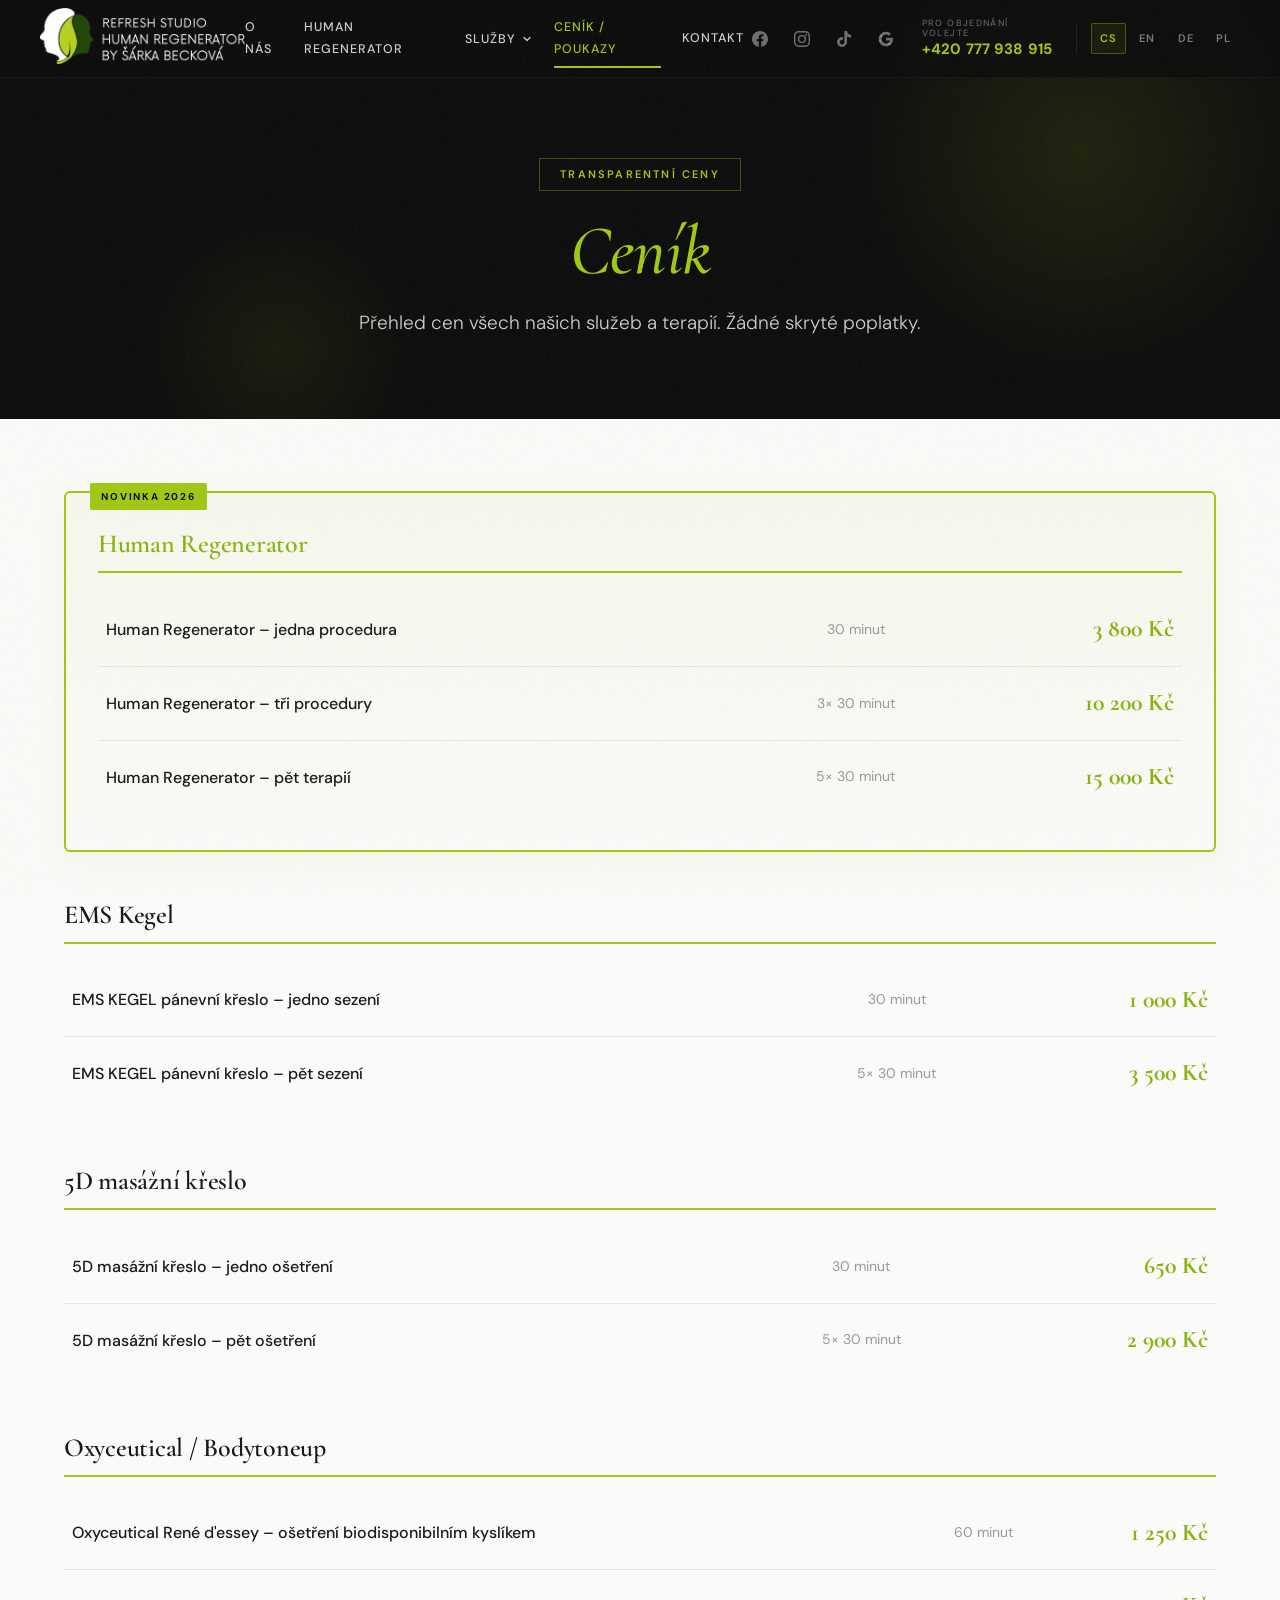
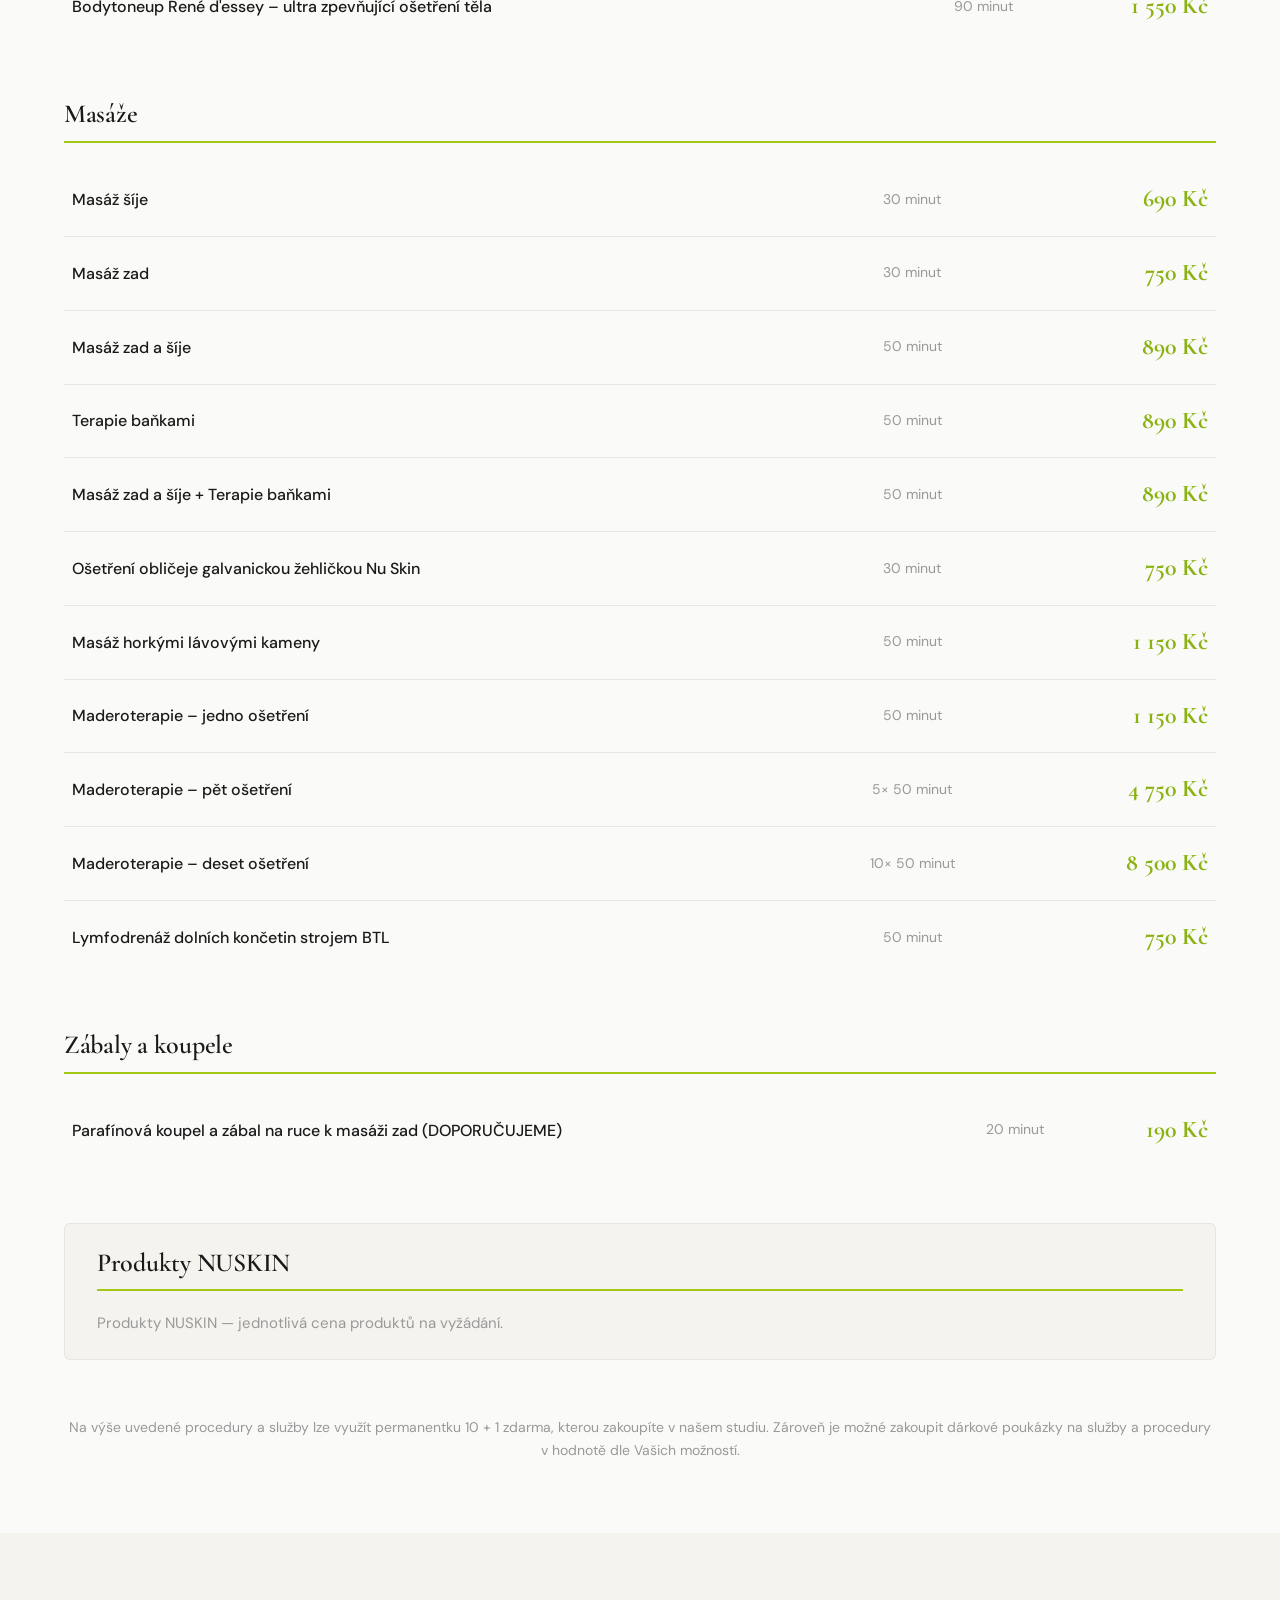
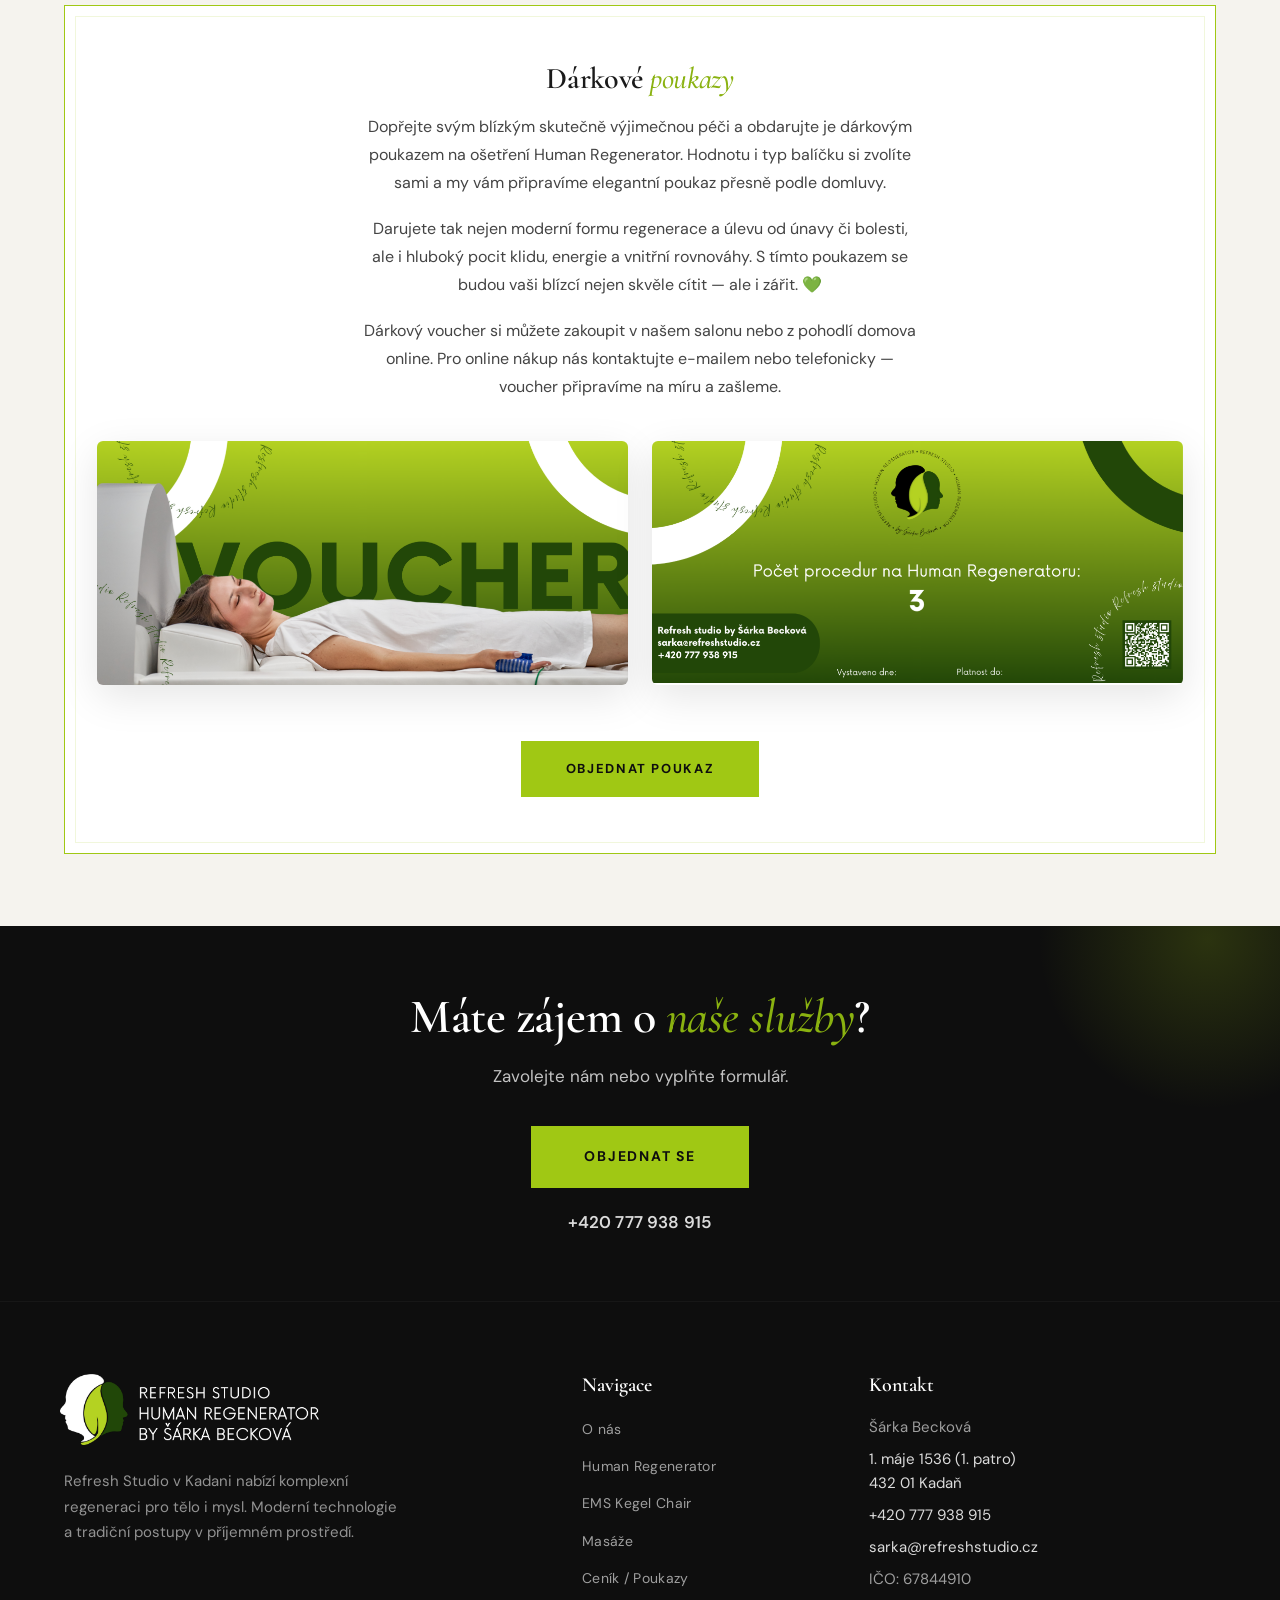
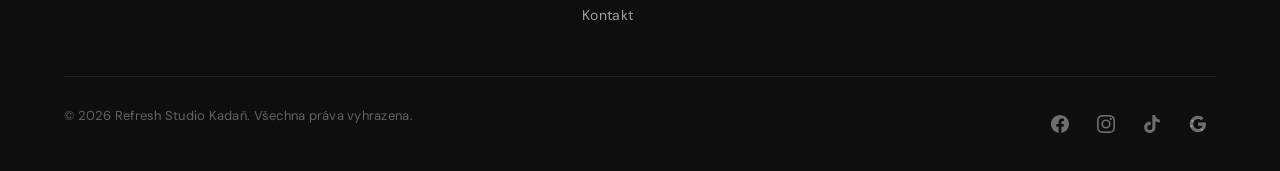
==== cenik.html @ cbe39db9 "i18n: doplnit chybějící klíče nav.services, nav.nuskin, nav.book_btn V navbaru (desktop i mobile) tl" ====
<!DOCTYPE html>
<html lang="cs" data-i18n-title="cen.title">
<head>
  <meta charset="UTF-8">
  <meta name="viewport" content="width=device-width, initial-scale=1.0">
  <title>Ceník a dárkové poukazy — Refresh Studio Kadaň</title>
  <meta name="description" content="Přehled cen všech služeb a terapií Refresh Studia v Kadani — Human Regenerator, EMS Kegel Chair, masáže, ošetření a dárkové poukazy.">

  <link rel="preconnect" href="https://fonts.googleapis.com">
  <link rel="preconnect" href="https://fonts.gstatic.com" crossorigin>
  <link href="https://fonts.googleapis.com/css2?family=Cormorant+Garamond:ital,wght@0,400;0,500;0,600;0,700;1,400;1,500&family=DM+Sans:ital,wght@0,300;0,400;0,500;0,600;0,700;1,300;1,400&display=swap" rel="stylesheet">

  <link rel="stylesheet" href="css/style.css?v=20260502-7">
  <link rel="stylesheet" href="css/pages.css?v=20260502-7">
</head>
<body>

  <a href="#main" class="skip-link" data-i18n="nav.skip_link">Přeskočit na obsah</a>

  <header class="site-header" id="navbar">
    <div class="header-inner">
      <a href="index.html" class="site-logo site-logo--nav">
        <img src="images/logo/refresh-studio-nav.png" alt="Refresh Studio Kadaň — Human Regenerator by Šárka Becková">
      </a>
      <nav class="main-nav" id="mainNav" aria-label="Hlavní navigace">
        <ul class="main-nav__list">
          <li><a href="index.html"             class="main-nav__link" data-i18n="nav.about">O nás</a></li>
          <li><a href="human-regenerator.html" class="main-nav__link" data-i18n="nav.hr">Human Regenerator</a></li>
          <li class="main-nav__item--dropdown">
            <button type="button" class="main-nav__link main-nav__dropdown-toggle" aria-expanded="false" aria-haspopup="true" data-i18n="nav.services">
              Služby
              <svg class="main-nav__chevron" viewBox="0 0 24 24" width="12" height="12" fill="none" stroke="currentColor" stroke-width="2.5" stroke-linecap="round" stroke-linejoin="round" aria-hidden="true"><path d="M6 9l6 6 6-6"/></svg>
            </button>
            <ul class="main-nav__dropdown" role="menu">
              <li role="none"><a href="ems-kegel-chair.html" class="main-nav__dropdown-link" role="menuitem" data-i18n="nav.kegel">EMS Kegel Chair</a></li>
              <li role="none"><a href="masaze.html" class="main-nav__dropdown-link" role="menuitem" data-i18n="nav.masaze">Masáže</a></li>
              <li role="none"><a href="nuskin.html" class="main-nav__dropdown-link" role="menuitem" data-i18n="nav.nuskin">Nu Skin</a></li>
            </ul>
          </li>
          <li><a href="cenik.html"             class="main-nav__link main-nav__link--active" data-i18n="nav.cenik">Ceník / Poukazy</a></li>
          <li><a href="kontakt.html"           class="main-nav__link" data-i18n="nav.kontakt">Kontakt</a></li>
        </ul>
        <div class="mobile-nav-cta">
          <a href="tel:+420777938915" class="mobile-nav-cta__phone">
            <svg viewBox="0 0 24 24" width="20" height="20" fill="currentColor" aria-hidden="true"><path d="M20 15.5c-1.25 0-2.45-.2-3.57-.57a1 1 0 00-1.02.24l-2.2 2.2a15.07 15.07 0 01-6.6-6.59l2.2-2.21a1 1 0 00.24-1.01A11.36 11.36 0 018.5 4a1 1 0 00-1-1H4a1 1 0 00-1 1 17 17 0 0017 17 1 1 0 001-1v-3.5a1 1 0 00-1-1z"/></svg>
            +420&nbsp;777&nbsp;938&nbsp;915
          </a>
          <a href="kontakt.html" class="btn btn--primary mobile-nav-cta__btn" data-i18n="nav.book_btn">Objednat se</a>
          <div class="lang-switch lang-switch--mobile" aria-label="Language">
            <a href="#" data-lang="cs" class="lang-active">CS</a>
            <a href="#" data-lang="en">EN</a>
            <a href="#" data-lang="de">DE</a>
            <a href="#" data-lang="pl">PL</a>
          </div>
        </div>
      </nav>
      <div class="header-right">
        <div class="social-icons">
          <a href="https://www.facebook.com/share/1FpWVaxR13/" target="_blank" rel="noopener noreferrer" class="social-icons__link" aria-label="Facebook"><svg viewBox="0 0 24 24" aria-hidden="true"><path d="M24 12.073c0-6.627-5.373-12-12-12s-12 5.373-12 12c0 5.99 4.388 10.954 10.125 11.854v-8.385H7.078v-3.47h3.047V9.43c0-3.007 1.792-4.669 4.533-4.669 1.312 0 2.686.235 2.686.235v2.953H15.83c-1.491 0-1.956.925-1.956 1.874v2.25h3.328l-.532 3.47h-2.796v8.385C19.612 23.027 24 18.062 24 12.073z"/></svg></a>
          <a href="https://www.instagram.com/humanregenerator.kadan" target="_blank" rel="noopener noreferrer" class="social-icons__link" aria-label="Instagram"><svg viewBox="0 0 24 24" aria-hidden="true"><path d="M12 2.163c3.204 0 3.584.012 4.85.07 3.252.148 4.771 1.691 4.919 4.919.058 1.265.069 1.645.069 4.849 0 3.205-.012 3.584-.069 4.849-.149 3.225-1.664 4.771-4.919 4.919-1.266.058-1.644.07-4.85.07-3.204 0-3.584-.012-4.849-.07-3.26-.149-4.771-1.699-4.919-4.92-.058-1.265-.07-1.644-.07-4.849 0-3.204.013-3.583.07-4.849.149-3.227 1.664-4.771 4.919-4.919 1.266-.057 1.645-.069 4.849-.069zM12 0C8.741 0 8.333.014 7.053.072 2.695.272.273 2.69.073 7.052.014 8.333 0 8.741 0 12c0 3.259.014 3.668.072 4.948.2 4.358 2.618 6.78 6.98 6.98C8.333 23.986 8.741 24 12 24c3.259 0 3.668-.014 4.948-.072 4.354-.2 6.782-2.618 6.979-6.98.059-1.28.073-1.689.073-4.948 0-3.259-.014-3.667-.072-4.947-.196-4.354-2.617-6.78-6.979-6.98C15.668.014 15.259 0 12 0zm0 5.838a6.162 6.162 0 100 12.324 6.162 6.162 0 000-12.324zM12 16a4 4 0 110-8 4 4 0 010 8zm6.406-11.845a1.44 1.44 0 100 2.881 1.44 1.44 0 000-2.881z"/></svg></a>
          <a href="https://www.tiktok.com/@human.regenerator" target="_blank" rel="noopener noreferrer" class="social-icons__link" aria-label="TikTok"><svg viewBox="0 0 24 24" aria-hidden="true"><path d="M12.525.02c1.31-.02 2.61-.01 3.91-.02.08 1.53.63 3.09 1.75 4.17 1.12 1.11 2.7 1.62 4.24 1.79v4.03c-1.44-.05-2.89-.35-4.2-.97-.57-.26-1.1-.59-1.62-.93-.01 2.92.01 5.84-.02 8.75-.08 1.4-.54 2.79-1.35 3.94-1.31 1.92-3.58 3.17-5.91 3.21-1.43.08-2.86-.31-4.08-1.03-2.02-1.19-3.44-3.37-3.65-5.71-.02-.5-.03-1-.01-1.49.18-1.9 1.12-3.72 2.58-4.96 1.66-1.44 3.98-2.13 6.15-1.72.02 1.48-.04 2.96-.04 4.44-.99-.32-2.15-.23-3.02.37-.63.41-1.11 1.04-1.36 1.75-.21.51-.15 1.07-.14 1.61.24 1.64 1.82 3.02 3.5 2.87 1.12-.01 2.19-.66 2.77-1.61.19-.33.4-.67.41-1.06.1-1.79.06-3.57.07-5.36.01-4.03-.01-8.05.02-12.07z"/></svg></a>
          <a href="#" class="social-icons__link" aria-label="Google Recenze"><svg viewBox="0 0 24 24" aria-hidden="true"><path d="M22.56 12.25c0-.78-.07-1.53-.2-2.25H12v4.26h5.92a5.06 5.06 0 01-2.2 3.32v2.77h3.57c2.08-1.92 3.28-4.74 3.28-8.1z"/><path d="M12 23c2.97 0 5.46-.98 7.28-2.66l-3.57-2.77c-.98.66-2.23 1.06-3.71 1.06-2.86 0-5.29-1.93-6.16-4.53H2.18v2.84C3.99 20.53 7.7 23 12 23z"/><path d="M5.84 14.09c-.22-.66-.35-1.36-.35-2.09s.13-1.43.35-2.09V7.07H2.18C1.43 8.55 1 10.22 1 12s.43 3.45 1.18 4.93l2.85-2.22.81-.62z"/><path d="M12 5.38c1.62 0 3.06.56 4.21 1.64l3.15-3.15C17.45 2.09 14.97 1 12 1 7.7 1 3.99 3.47 2.18 7.07l3.66 2.84c.87-2.6 3.3-4.53 6.16-4.53z"/></svg></a>
        </div>
        <div class="header-phone">
          <span class="header-phone__label" data-i18n="nav.phone_label">Pro objednání volejte</span>
          <a href="tel:+420777938915">+420&nbsp;777&nbsp;938&nbsp;915</a>
        </div>
        <div class="lang-switch" aria-label="Language">
          <a href="#" data-lang="cs" class="lang-active">CS</a>
          <a href="#" data-lang="en">EN</a>
          <a href="#" data-lang="de">DE</a>
          <a href="#" data-lang="pl">PL</a>
        </div>
        <button type="button" class="nav-toggle" data-i18n-aria="a11y.menu" aria-label="Otevřít menu" aria-expanded="false" aria-controls="mainNav">
          <span class="nav-toggle__bar"></span>
          <span class="nav-toggle__bar"></span>
          <span class="nav-toggle__bar"></span>
        </button>
      </div>
    </div>
  </header>

  <main id="main">

    <section class="page-hero section--dark">
      <div class="container">
        <span class="page-hero__tag" data-i18n="cen.hero.tag">Transparentní ceny</span>
        <h1 data-i18n="cen.hero.h1" data-i18n-html="1"><em>Ceník</em></h1>
        <p class="page-hero__subtitle" data-i18n="cen.hero.sub">Přehled cen všech našich služeb a&nbsp;terapií. Žádné skryté poplatky.</p>
      </div>
    </section>

    <!-- ====== CENÍK ====== -->
    <section class="section reveal">
      <div class="container">

        <!-- Human Regenerator — Novinka 2026, vizuálně zvýrazněná -->
        <div class="price-section price-section--featured">
          <h3 class="price-section__title" data-i18n="cen.s.hr">Human Regenerator</h3>
          <table class="price-table">
            <tbody>
              <tr>
                <td class="price-table__name" data-i18n="cen.r.hr1.name">Human Regenerator – jedna procedura</td>
                <td class="price-table__duration" data-i18n="cen.r.hr1.dur">30&nbsp;minut</td>
                <td class="price-table__price">3&nbsp;800&nbsp;Kč</td>
              </tr>
              <tr>
                <td class="price-table__name" data-i18n="cen.r.hr2.name">Human Regenerator – tři procedury</td>
                <td class="price-table__duration" data-i18n="cen.r.hr2.dur">3× 30&nbsp;minut</td>
                <td class="price-table__price">10&nbsp;200&nbsp;Kč</td>
              </tr>
              <tr>
                <td class="price-table__name" data-i18n="cen.r.hr3.name">Human Regenerator – pět terapií</td>
                <td class="price-table__duration" data-i18n="cen.r.hr3.dur">5× 30&nbsp;minut</td>
                <td class="price-table__price">15&nbsp;000&nbsp;Kč</td>
              </tr>
            </tbody>
          </table>
        </div>

        <!-- EMS Kegel -->
        <div class="price-section">
          <h3 class="price-section__title" data-i18n="cen.s.ems">EMS Kegel</h3>
          <table class="price-table">
            <tbody>
              <tr>
                <td class="price-table__name" data-i18n="cen.r.ems1.name">EMS KEGEL pánevní křeslo – jedno sezení</td>
                <td class="price-table__duration" data-i18n="cen.r.ems1.dur">30&nbsp;minut</td>
                <td class="price-table__price">1&nbsp;000&nbsp;Kč</td>
              </tr>
              <tr>
                <td class="price-table__name" data-i18n="cen.r.ems2.name">EMS KEGEL pánevní křeslo – pět sezení</td>
                <td class="price-table__duration" data-i18n="cen.r.ems2.dur">5× 30&nbsp;minut</td>
                <td class="price-table__price">3&nbsp;500&nbsp;Kč</td>
              </tr>
            </tbody>
          </table>
        </div>

        <!-- 5D masážní křeslo -->
        <div class="price-section">
          <h3 class="price-section__title" data-i18n="cen.s.5d">5D masážní křeslo</h3>
          <table class="price-table">
            <tbody>
              <tr>
                <td class="price-table__name" data-i18n="cen.r.5d1.name">5D masážní křeslo – jedno ošetření</td>
                <td class="price-table__duration" data-i18n="cen.r.5d1.dur">30&nbsp;minut</td>
                <td class="price-table__price">650&nbsp;Kč</td>
              </tr>
              <tr>
                <td class="price-table__name" data-i18n="cen.r.5d2.name">5D masážní křeslo – pět ošetření</td>
                <td class="price-table__duration" data-i18n="cen.r.5d2.dur">5× 30&nbsp;minut</td>
                <td class="price-table__price">2&nbsp;900&nbsp;Kč</td>
              </tr>
            </tbody>
          </table>
        </div>

        <!-- Oxyceutical / Bodytoneup -->
        <div class="price-section">
          <h3 class="price-section__title" data-i18n="cen.s.oxy">Oxyceutical / Bodytoneup</h3>
          <table class="price-table">
            <tbody>
              <tr>
                <td class="price-table__name" data-i18n="cen.r.oxy1.name">Oxyceutical René d'essey – ošetření biodisponibilním kyslíkem</td>
                <td class="price-table__duration" data-i18n="cen.r.oxy1.dur">60&nbsp;minut</td>
                <td class="price-table__price">1&nbsp;250&nbsp;Kč</td>
              </tr>
              <tr>
                <td class="price-table__name" data-i18n="cen.r.oxy2.name">Bodytoneup René d'essey – ultra zpevňující ošetření těla</td>
                <td class="price-table__duration" data-i18n="cen.r.oxy2.dur">90&nbsp;minut</td>
                <td class="price-table__price">1&nbsp;550&nbsp;Kč</td>
              </tr>
            </tbody>
          </table>
        </div>

        <!-- Masáže -->
        <div class="price-section">
          <h3 class="price-section__title" data-i18n="cen.s.mas">Masáže</h3>
          <table class="price-table">
            <tbody>
              <tr>
                <td class="price-table__name" data-i18n="cen.r.m1.name">Masáž šíje</td>
                <td class="price-table__duration" data-i18n="cen.r.m1.dur">30&nbsp;minut</td>
                <td class="price-table__price">690&nbsp;Kč</td>
              </tr>
              <tr>
                <td class="price-table__name" data-i18n="cen.r.m2.name">Masáž zad</td>
                <td class="price-table__duration" data-i18n="cen.r.m2.dur">30&nbsp;minut</td>
                <td class="price-table__price">750&nbsp;Kč</td>
              </tr>
              <tr>
                <td class="price-table__name" data-i18n="cen.r.m3.name">Masáž zad a&nbsp;šíje</td>
                <td class="price-table__duration" data-i18n="cen.r.m3.dur">50&nbsp;minut</td>
                <td class="price-table__price">890&nbsp;Kč</td>
              </tr>
              <tr>
                <td class="price-table__name" data-i18n="cen.r.m4.name">Terapie baňkami</td>
                <td class="price-table__duration" data-i18n="cen.r.m4.dur">50&nbsp;minut</td>
                <td class="price-table__price">890&nbsp;Kč</td>
              </tr>
              <tr>
                <td class="price-table__name" data-i18n="cen.r.m5.name">Masáž zad a&nbsp;šíje + Terapie baňkami</td>
                <td class="price-table__duration" data-i18n="cen.r.m5.dur">50&nbsp;minut</td>
                <td class="price-table__price">890&nbsp;Kč</td>
              </tr>
              <tr>
                <td class="price-table__name" data-i18n="cen.r.m6.name">Ošetření obličeje galvanickou žehličkou Nu&nbsp;Skin</td>
                <td class="price-table__duration" data-i18n="cen.r.m6.dur">30&nbsp;minut</td>
                <td class="price-table__price">750&nbsp;Kč</td>
              </tr>
              <tr>
                <td class="price-table__name" data-i18n="cen.r.m7.name">Masáž horkými lávovými kameny</td>
                <td class="price-table__duration" data-i18n="cen.r.m7.dur">50&nbsp;minut</td>
                <td class="price-table__price">1&nbsp;150&nbsp;Kč</td>
              </tr>
              <tr>
                <td class="price-table__name" data-i18n="cen.r.m8.name">Maderoterapie – jedno ošetření</td>
                <td class="price-table__duration" data-i18n="cen.r.m8.dur">50&nbsp;minut</td>
                <td class="price-table__price">1&nbsp;150&nbsp;Kč</td>
              </tr>
              <tr>
                <td class="price-table__name" data-i18n="cen.r.m9.name">Maderoterapie – pět ošetření</td>
                <td class="price-table__duration" data-i18n="cen.r.m9.dur">5× 50&nbsp;minut</td>
                <td class="price-table__price">4&nbsp;750&nbsp;Kč</td>
              </tr>
              <tr>
                <td class="price-table__name" data-i18n="cen.r.m10.name">Maderoterapie – deset ošetření</td>
                <td class="price-table__duration" data-i18n="cen.r.m10.dur">10× 50&nbsp;minut</td>
                <td class="price-table__price">8&nbsp;500&nbsp;Kč</td>
              </tr>
              <tr>
                <td class="price-table__name" data-i18n="cen.r.m11.name">Lymfodrenáž dolních končetin strojem BTL</td>
                <td class="price-table__duration" data-i18n="cen.r.m11.dur">50&nbsp;minut</td>
                <td class="price-table__price">750&nbsp;Kč</td>
              </tr>
            </tbody>
          </table>
        </div>

        <!-- Zábaly a koupele -->
        <div class="price-section">
          <h3 class="price-section__title" data-i18n="cen.s.zab">Zábaly a koupele</h3>
          <table class="price-table">
            <tbody>
              <tr>
                <td class="price-table__name" data-i18n="cen.r.z1.name">Parafínová koupel a&nbsp;zábal na ruce k&nbsp;masáži zad (DOPORUČUJEME)</td>
                <td class="price-table__duration" data-i18n="cen.r.z1.dur">20&nbsp;minut</td>
                <td class="price-table__price">190&nbsp;Kč</td>
              </tr>
            </tbody>
          </table>
        </div>

        <!-- Produkty NUSKIN — bez tabulky -->
        <div class="price-section price-section--note">
          <h3 class="price-section__title" data-i18n="cen.s.nuskin">Produkty NUSKIN</h3>
          <p class="price-section__text" data-i18n="cen.r.nuskin.txt">Produkty NUSKIN — jednotlivá cena produktů na vyžádání.</p>
        </div>

        <p class="price-note" data-i18n="cen.note">Na výše uvedené procedury a&nbsp;služby lze využít permanentku 10&nbsp;+&nbsp;1 zdarma, kterou zakoupíte v&nbsp;našem studiu. Zároveň je možné zakoupit dárkové poukázky na služby a&nbsp;procedury v&nbsp;hodnotě dle Vašich možností.</p>

      </div>
    </section>

    <!-- ====== DÁRKOVÉ POUKAZY ====== -->
    <section class="section section--beige reveal">
      <div class="container">
        <div class="voucher-banner">
          <h3 data-i18n="vouch.h3" data-i18n-html="1">Dárkové <em>poukazy</em></h3>
          <p data-i18n="vouch.p1">Dopřejte svým blízkým skutečně výjimečnou péči a&nbsp;obdarujte je dárkovým poukazem na ošetření Human Regenerator. Hodnotu i&nbsp;typ balíčku si zvolíte sami a&nbsp;my vám připravíme elegantní poukaz přesně podle domluvy.</p>
          <p data-i18n="vouch.p2" data-i18n-html="1">Darujete tak nejen moderní formu regenerace a&nbsp;úlevu od únavy či bolesti, ale i&nbsp;hluboký pocit klidu, energie a&nbsp;vnitřní rovnováhy. S&nbsp;tímto poukazem se budou vaši blízcí nejen skvěle cítit — ale i&nbsp;zářit. 💚</p>
          <p data-i18n="vouch.p3">Dárkový voucher si můžete zakoupit v&nbsp;našem salonu nebo z&nbsp;pohodlí domova online. Pro online nákup nás kontaktujte e-mailem nebo telefonicky — voucher připravíme na míru a&nbsp;zašleme.</p>

          <div class="voucher-gallery">
            <figure class="voucher-gallery__item">
              <img src="images/voucher/voucher-banner.png" alt="Refresh Studio voucher — banner s logem" loading="lazy">
            </figure>
            <figure class="voucher-gallery__item">
              <img src="images/voucher/voucher-3-procedur.png" alt="Refresh Studio voucher — ukázka poukazu na 3 procedury Human Regenerator" loading="lazy">
            </figure>
          </div>

          <a href="kontakt.html" class="btn btn--primary" data-i18n="vouch.btn">Objednat poukaz</a>
        </div>
      </div>
    </section>

    <section class="cta-band">
      <div class="container">
        <h2 data-i18n="cen.cta.h2" data-i18n-html="1">Máte zájem o&nbsp;<em>naše služby</em>?</h2>
        <p class="cta-band__text" data-i18n="cen.cta.p">Zavolejte nám nebo vyplňte formulář.</p>
        <a href="kontakt.html" class="btn btn--primary btn--large" data-i18n="hr.cta.btn">Objednat se</a>
        <a href="tel:+420777938915" class="cta-band__phone">+420&nbsp;777&nbsp;938&nbsp;915</a>
      </div>
    </section>

  </main>

  <footer class="site-footer">
    <div class="container">
      <div class="footer-grid">
        <div class="footer-about">
          <a href="index.html" class="site-logo site-logo--footer">
            <img src="images/logo/refresh-studio-footer.png" alt="Refresh Studio Kadaň — Human Regenerator by Šárka Becková">
          </a>
          <p data-i18n="footer.about">Refresh Studio v&nbsp;Kadani nabízí komplexní regeneraci pro tělo i&nbsp;mysl. Moderní technologie a&nbsp;tradiční postupy v&nbsp;příjemném prostředí.</p>
        </div>
        <div class="footer-links">
          <h3 class="footer-heading" data-i18n="footer.heading_nav">Navigace</h3>
          <ul class="footer-links__list">
            <li><a href="index.html"             class="footer-links__link" data-i18n="nav.about">O nás</a></li>
            <li><a href="human-regenerator.html" class="footer-links__link" data-i18n="nav.hr">Human Regenerator</a></li>
            <li><a href="ems-kegel-chair.html"   class="footer-links__link" data-i18n="nav.kegel">EMS Kegel Chair</a></li>
            <li><a href="masaze.html"            class="footer-links__link" data-i18n="nav.masaze">Masáže</a></li>
            <li><a href="cenik.html"             class="footer-links__link" data-i18n="nav.cenik">Ceník / Poukazy</a></li>
            <li><a href="kontakt.html"           class="footer-links__link" data-i18n="nav.kontakt">Kontakt</a></li>
          </ul>
        </div>
        <div class="footer-contact">
          <h3 class="footer-heading" data-i18n="footer.heading_kontakt">Kontakt</h3>
          <p>Šárka Becková</p>
          <p><a href="https://maps.google.com/?q=1.+m%C3%A1je+1536,+Kada%C5%88" target="_blank" rel="noopener noreferrer">1. máje 1536 (1. patro)<br>432 01 Kadaň</a></p>
          <p><a href="tel:+420777938915">+420&nbsp;777&nbsp;938&nbsp;915</a></p>
          <p><a href="mailto:sarka@refreshstudio.cz">sarka@refreshstudio.cz</a></p>
          <p>IČO: 67844910</p>
        </div>
      </div>
      <div class="footer-bottom">
        <p class="footer-bottom__copy" data-i18n="footer.copyright">&copy; 2026 Refresh Studio Kadaň. Všechna práva vyhrazena.</p>
        <div class="social-icons">
          <a href="https://www.facebook.com/share/1FpWVaxR13/" target="_blank" rel="noopener noreferrer" class="social-icons__link" aria-label="Facebook"><svg viewBox="0 0 24 24" aria-hidden="true"><path d="M24 12.073c0-6.627-5.373-12-12-12s-12 5.373-12 12c0 5.99 4.388 10.954 10.125 11.854v-8.385H7.078v-3.47h3.047V9.43c0-3.007 1.792-4.669 4.533-4.669 1.312 0 2.686.235 2.686.235v2.953H15.83c-1.491 0-1.956.925-1.956 1.874v2.25h3.328l-.532 3.47h-2.796v8.385C19.612 23.027 24 18.062 24 12.073z"/></svg></a>
          <a href="https://www.instagram.com/humanregenerator.kadan" target="_blank" rel="noopener noreferrer" class="social-icons__link" aria-label="Instagram"><svg viewBox="0 0 24 24" aria-hidden="true"><path d="M12 2.163c3.204 0 3.584.012 4.85.07 3.252.148 4.771 1.691 4.919 4.919.058 1.265.069 1.645.069 4.849 0 3.205-.012 3.584-.069 4.849-.149 3.225-1.664 4.771-4.919 4.919-1.266.058-1.644.07-4.85.07-3.204 0-3.584-.012-4.849-.07-3.26-.149-4.771-1.699-4.919-4.92-.058-1.265-.07-1.644-.07-4.849 0-3.204.013-3.583.07-4.849.149-3.227 1.664-4.771 4.919-4.919 1.266-.057 1.645-.069 4.849-.069zM12 0C8.741 0 8.333.014 7.053.072 2.695.272.273 2.69.073 7.052.014 8.333 0 8.741 0 12c0 3.259.014 3.668.072 4.948.2 4.358 2.618 6.78 6.98 6.98C8.333 23.986 8.741 24 12 24c3.259 0 3.668-.014 4.948-.072 4.354-.2 6.782-2.618 6.979-6.98.059-1.28.073-1.689.073-4.948 0-3.259-.014-3.667-.072-4.947-.196-4.354-2.617-6.78-6.979-6.98C15.668.014 15.259 0 12 0zm0 5.838a6.162 6.162 0 100 12.324 6.162 6.162 0 000-12.324zM12 16a4 4 0 110-8 4 4 0 010 8zm6.406-11.845a1.44 1.44 0 100 2.881 1.44 1.44 0 000-2.881z"/></svg></a>
          <a href="https://www.tiktok.com/@human.regenerator" target="_blank" rel="noopener noreferrer" class="social-icons__link" aria-label="TikTok"><svg viewBox="0 0 24 24" aria-hidden="true"><path d="M12.525.02c1.31-.02 2.61-.01 3.91-.02.08 1.53.63 3.09 1.75 4.17 1.12 1.11 2.7 1.62 4.24 1.79v4.03c-1.44-.05-2.89-.35-4.2-.97-.57-.26-1.1-.59-1.62-.93-.01 2.92.01 5.84-.02 8.75-.08 1.4-.54 2.79-1.35 3.94-1.31 1.92-3.58 3.17-5.91 3.21-1.43.08-2.86-.31-4.08-1.03-2.02-1.19-3.44-3.37-3.65-5.71-.02-.5-.03-1-.01-1.49.18-1.9 1.12-3.72 2.58-4.96 1.66-1.44 3.98-2.13 6.15-1.72.02 1.48-.04 2.96-.04 4.44-.99-.32-2.15-.23-3.02.37-.63.41-1.11 1.04-1.36 1.75-.21.51-.15 1.07-.14 1.61.24 1.64 1.82 3.02 3.5 2.87 1.12-.01 2.19-.66 2.77-1.61.19-.33.4-.67.41-1.06.1-1.79.06-3.57.07-5.36.01-4.03-.01-8.05.02-12.07z"/></svg></a>
          <a href="#" class="social-icons__link" aria-label="Google Recenze"><svg viewBox="0 0 24 24" aria-hidden="true"><path d="M22.56 12.25c0-.78-.07-1.53-.2-2.25H12v4.26h5.92a5.06 5.06 0 01-2.2 3.32v2.77h3.57c2.08-1.92 3.28-4.74 3.28-8.1z"/><path d="M12 23c2.97 0 5.46-.98 7.28-2.66l-3.57-2.77c-.98.66-2.23 1.06-3.71 1.06-2.86 0-5.29-1.93-6.16-4.53H2.18v2.84C3.99 20.53 7.7 23 12 23z"/><path d="M5.84 14.09c-.22-.66-.35-1.36-.35-2.09s.13-1.43.35-2.09V7.07H2.18C1.43 8.55 1 10.22 1 12s.43 3.45 1.18 4.93l2.85-2.22.81-.62z"/><path d="M12 5.38c1.62 0 3.06.56 4.21 1.64l3.15-3.15C17.45 2.09 14.97 1 12 1 7.7 1 3.99 3.47 2.18 7.07l3.66 2.84c.87-2.6 3.3-4.53 6.16-4.53z"/></svg></a>
        </div>
      </div>
    </div>
  </footer>

  <div class="floating-cta" id="floatingCta">
    <a href="kontakt.html" class="floating-cta-btn">
      <svg viewBox="0 0 24 24" fill="none" stroke="currentColor" stroke-width="2" stroke-linecap="round" stroke-linejoin="round" aria-hidden="true"><path d="M22 16.92v3a2 2 0 01-2.18 2 19.79 19.79 0 01-8.63-3.07 19.5 19.5 0 01-6-6A19.79 19.79 0 012.12 4.11 2 2 0 014.11 2h3a2 2 0 012 1.72c.127.96.361 1.903.7 2.81a2 2 0 01-.45 2.11L8.09 9.91a16 16 0 006 6l1.27-1.27a2 2 0 012.11-.45c.907.339 1.85.573 2.81.7A2 2 0 0122 16.92z"/></svg>
      <span data-i18n="cta_pill.objednat">Objednat se</span>
    </a>
    <a href="#" class="back-to-top" data-i18n-aria="a11y.back_to_top" aria-label="Zpět nahoru" onclick="window.scrollTo({top:0,behavior:'smooth'});return false;">
      <svg viewBox="0 0 24 24" fill="none" stroke="currentColor" stroke-width="2" stroke-linecap="round" stroke-linejoin="round" aria-hidden="true"><path d="M12 19V5M5 12l7-7 7 7"/></svg>
    </a>
  </div>

  <script src="js/main.js"></script>
  <script src="js/i18n.js"></script>

</body>
</html>
---- css/style.css ----
/* ==========================================================================
   Refresh Studio Kadaň — Global Styles
   Dark editorial lime aesthetic (2026-04-23)
   Shared across all pages: tokens, reset, typography, navbar, footer,
   buttons, utilities, animations, floating CTA, benefits marquee.
   ========================================================================== */

/* --- DESIGN TOKENS --- */
:root {
  /* Brand accent */
  --lime: #A0C814;
  --lime-dark: #8AB210;
  --lime-light: #C5E24A;
  --lime-glow: rgba(160, 200, 20, 0.2);

  /* Neutrals */
  --black: #0E0E0E;
  --charcoal: #1A1A1A;
  --white: #FAFAF8;
  --pure-white: #FFFFFF;
  --cream: #F5F3EE;

  /* Text */
  --text: #1A1A1A;
  --text-body: #444444;
  --text-secondary: #999999;
  --text-on-dark: rgba(255, 255, 255, 0.8);
  --text-on-dark-2: rgba(255, 255, 255, 0.55);

  /* Legacy aliases (keep existing selectors working) */
  --color-primary: var(--lime);
  --color-primary-dark: var(--lime-dark);
  --color-secondary: var(--cream);
  --color-bg: var(--white);
  --color-text: var(--text);
  --color-accent: var(--lime);
  --color-white: var(--pure-white);

  /* Typography */
  --font-display: 'Cormorant Garamond', Georgia, serif;
  --font-body: 'DM Sans', system-ui, -apple-system, 'Segoe UI', sans-serif;

  /* Layout */
  --container-max: 1200px;
  --container-padding: 1.5rem;
  --section-padding: 4.5rem 0;
  --section-padding-mobile: 3rem 0;
  --nav-height: 78px;
  --nav-height-scrolled: 64px;

  --transition-base: 0.35s ease;
}

/* --- RESET --- */
*,
*::before,
*::after {
  box-sizing: border-box;
  margin: 0;
  padding: 0;
}

html {
  scroll-behavior: smooth;
  -webkit-text-size-adjust: 100%;
}

body {
  font-family: var(--font-body);
  font-size: 1rem;
  line-height: 1.7;
  color: var(--text);
  background-color: var(--white);
  -webkit-font-smoothing: antialiased;
  -moz-osx-font-smoothing: grayscale;
  overflow-x: hidden;
}

/* Grain overlay — 2.5% opacity SVG noise, fixed */
body::after {
  content: '';
  position: fixed;
  inset: 0;
  pointer-events: none;
  z-index: 9999;
  opacity: 0.025;
  background-image: url("data:image/svg+xml,%3Csvg viewBox='0 0 256 256' xmlns='http://www.w3.org/2000/svg'%3E%3Cfilter id='n'%3E%3CfeTurbulence type='fractalNoise' baseFrequency='0.9' numOctaves='4' stitchTiles='stitch'/%3E%3C/filter%3E%3Crect width='100%25' height='100%25' filter='url(%23n)'/%3E%3C/svg%3E");
}

img {
  max-width: 100%;
  height: auto;
  display: block;
}

a {
  color: var(--lime-dark);
  text-decoration: none;
  transition: color var(--transition-base);
}

a:hover,
a:focus-visible {
  color: var(--lime);
}

ul,
ol {
  list-style: none;
}

button {
  font-family: inherit;
  cursor: pointer;
  border: none;
  background: none;
  color: inherit;
}

/* --- TYPOGRAPHY --- */
h1, h2, h3, h4, h5, h6 {
  font-family: var(--font-display);
  font-weight: 600;
  line-height: 1.15;
  color: var(--text);
  letter-spacing: -0.01em;
}

h1 {
  font-size: clamp(2.25rem, 5.5vw, 3.875rem);
  font-weight: 600;
}

h2 {
  font-size: clamp(1.875rem, 4vw, 3.125rem);
  margin-bottom: 1rem;
}

h3 {
  font-size: clamp(1.25rem, 2.4vw, 1.75rem);
  margin-bottom: 0.75rem;
}

/* Italic emphasis in headings — signature move */
h1 em,
h2 em,
h3 em,
.section-title em,
.hero__claim em,
.hr-feature__title em {
  font-style: italic;
  color: var(--lime-dark);
  font-weight: 500;
}

/* Dark-section italic emphasis uses brighter lime */
.section--dark h1 em,
.section--dark h2 em,
.section--dark h3 em,
.hero__claim em,
.charcoal-section h2 em,
.dark-section h2 em {
  color: var(--lime);
}

p {
  margin-bottom: 1rem;
  color: var(--text-body);
}

p:last-child {
  margin-bottom: 0;
}

strong {
  font-weight: 700;
  color: var(--text);
}

/* --- LAYOUT --- */
.container {
  width: 100%;
  max-width: var(--container-max);
  margin: 0 auto;
  padding: 0 var(--container-padding);
}

.section {
  padding: var(--section-padding-mobile);
}

@media (min-width: 768px) {
  .section {
    padding: var(--section-padding);
  }
}

/* Section backgrounds */
.section--beige {
  background-color: var(--cream);
}

.section--dark {
  background-color: var(--black);
  color: var(--pure-white);
}

.section--dark h1,
.section--dark h2,
.section--dark h3 {
  color: var(--pure-white);
}

.section--dark p {
  color: var(--text-on-dark);
}

.section--charcoal {
  background-color: var(--charcoal);
  color: var(--pure-white);
}

.section--charcoal h1,
.section--charcoal h2,
.section--charcoal h3 {
  color: var(--pure-white);
}

.section--charcoal p {
  color: var(--text-on-dark);
}

/* --- SECTION HEADERS --- */
.section-label {
  display: inline-block;
  font-size: 0.6875rem;
  font-weight: 600;
  letter-spacing: 0.2em;
  text-transform: uppercase;
  color: var(--lime-dark);
  margin-bottom: 0.625rem;
}

.section--dark .section-label,
.section--charcoal .section-label {
  color: var(--lime);
}

.section-title {
  font-family: var(--font-display);
  font-size: clamp(1.875rem, 4vw, 3.125rem);
  font-weight: 600;
  line-height: 1.15;
  margin-bottom: 1rem;
  color: var(--text);
}

.section--dark .section-title,
.section--charcoal .section-title {
  color: var(--pure-white);
}

.section-subtitle {
  color: var(--text-secondary);
  font-size: 1rem;
  max-width: 550px;
  line-height: 1.7;
  margin-bottom: 3rem;
}

.section--dark .section-subtitle,
.section--charcoal .section-subtitle {
  color: var(--text-on-dark-2);
}

/* --- UTILITIES --- */
.text-center {
  text-align: center;
}

.mx-auto {
  margin-left: auto;
  margin-right: auto;
}

/* --- BUTTONS --- */
.btn {
  display: inline-block;
  font-family: var(--font-body);
  font-size: 0.8125rem;
  font-weight: 700;
  letter-spacing: 0.125em;
  text-transform: uppercase;
  text-align: center;
  padding: 1rem 2.75rem;
  border: 1.5px solid transparent;
  cursor: pointer;
  transition: background-color var(--transition-base),
              color var(--transition-base),
              border-color var(--transition-base),
              transform var(--transition-base),
              box-shadow var(--transition-base);
  text-decoration: none;
}

.btn--large {
  padding: 1.125rem 3.25rem;
  font-size: 0.875rem;
}

/* Primary — solid lime with black text */
.btn--primary {
  background-color: var(--lime);
  color: var(--black);
  border-color: var(--lime);
}

.btn--primary:hover,
.btn--primary:focus-visible {
  background-color: var(--lime-light);
  border-color: var(--lime-light);
  color: var(--black);
  transform: translateY(-2px);
  box-shadow: 0 8px 40px var(--lime-glow);
}

/* Outline — lime border, lime text on light bg */
.btn--outline {
  background-color: transparent;
  color: var(--lime-dark);
  border-color: var(--lime);
}

.btn--outline:hover,
.btn--outline:focus-visible {
  background-color: var(--lime);
  color: var(--black);
  border-color: var(--lime);
}

/* White — ghost outline on dark bg */
.btn--white {
  background-color: transparent;
  color: var(--pure-white);
  border-color: rgba(255, 255, 255, 0.35);
}

.btn--white:hover,
.btn--white:focus-visible {
  border-color: var(--lime);
  color: var(--lime);
  background-color: transparent;
}

/* Dark — solid black on light bg */
.btn--dark {
  background-color: var(--black);
  color: var(--pure-white);
  border-color: var(--black);
}

.btn--dark:hover,
.btn--dark:focus-visible {
  background-color: var(--charcoal);
  border-color: var(--charcoal);
  color: var(--pure-white);
  transform: translateY(-2px);
}

/* --- SKIP LINK --- */
.skip-link {
  position: absolute;
  top: -100%;
  left: 50%;
  transform: translateX(-50%);
  background: var(--lime);
  color: var(--black);
  padding: 0.5rem 1.5rem;
  z-index: 2000;
  font-size: 0.9rem;
  font-weight: 600;
}

.skip-link:focus {
  top: 0.5rem;
}

/* --- HEADER / NAVBAR --- */
.site-header {
  position: fixed;
  top: 0;
  left: 0;
  right: 0;
  z-index: 1000;
  height: var(--nav-height);
  background: rgba(14, 14, 14, 0.88);
  backdrop-filter: blur(24px);
  -webkit-backdrop-filter: blur(24px);
  border-bottom: 1px solid rgba(255, 255, 255, 0.04);
  transition: height 0.5s, background 0.5s, box-shadow 0.5s;
}

.site-header.scrolled {
  height: var(--nav-height-scrolled);
  background: rgba(14, 14, 14, 0.97);
  box-shadow: 0 4px 40px rgba(0, 0, 0, 0.25);
}

.header-inner {
  display: flex;
  align-items: center;
  justify-content: space-between;
  padding: 0 2.5rem;
  height: 100%;
  max-width: 100%;
  margin: 0;
}

/* Logo with radial white-mist glow behind */
.site-logo {
  position: relative;
  display: flex;
  align-items: center;
  flex-shrink: 0;
}

/* Mist glow pod logem byl odstraněn na žádost klientky 2026-04-23 */

.site-logo img {
  height: 62px;
  width: auto;
  display: block;
  position: relative;
  z-index: 1;
  transition: height 0.5s;
  /* Hostinger logo je tmavý → invertujeme na bílý silhouette pro tmavý navbar */
  filter: brightness(0) invert(1);
}

.site-header.scrolled .site-logo img {
  height: 50px;
}

/* Main nav */
.main-nav {
  display: flex;
}

.main-nav__list {
  display: flex;
  align-items: center;
  gap: clamp(1rem, 0.5rem + 1vw, 1.75rem);
  list-style: none;
}

.main-nav__link {
  position: relative;
  display: block;
  padding: 0.5rem 0 0.5rem 0;
  color: rgba(255, 255, 255, 0.8);
  font-family: var(--font-body);
  font-size: clamp(0.6875rem, 0.6rem + 0.3vw, 0.78125rem);
  font-weight: 500;
  letter-spacing: 0.08em;
  text-transform: uppercase;
  transition: color 0.3s;
}

.main-nav__link::after {
  content: '';
  position: absolute;
  bottom: 0;
  left: 0;
  width: 0;
  height: 1.5px;
  background-color: var(--lime);
  transition: width 0.3s;
}

.main-nav__link:hover,
.main-nav__link:focus-visible,
.main-nav__link--active {
  color: var(--lime);
  background-color: transparent;
}

.main-nav__link:hover::after,
.main-nav__link--active::after {
  width: 100%;
}

/* Right side — socials, phone, hamburger */
.header-right {
  display: flex;
  align-items: center;
  gap: 1.25rem;
}

.social-icons {
  display: flex;
  align-items: center;
  gap: 0.625rem;
}

.social-icons__link {
  display: flex;
  align-items: center;
  justify-content: center;
  width: 32px;
  height: 32px;
  color: rgba(255, 255, 255, 0.4);
  transition: color 0.3s, transform var(--transition-base);
}

.social-icons__link:hover,
.social-icons__link:focus-visible {
  color: var(--lime);
  transform: translateY(-1px);
}

.social-icons__link svg {
  width: 16px;
  height: 16px;
  fill: currentColor;
}

.header-phone {
  display: flex;
  flex-direction: column;
  align-items: flex-end;
  gap: 0;
  line-height: 1.1;
}

.header-phone__label {
  display: block;
  font-size: clamp(0.5rem, 0.45rem + 0.15vw, 0.5625rem);
  font-weight: 500;
  color: rgba(255, 255, 255, 0.35);
  text-transform: uppercase;
  letter-spacing: 0.15em;
  margin-bottom: 2px;
}

.header-phone a {
  color: var(--lime);
  font-family: var(--font-body);
  font-weight: 700;
  font-size: clamp(0.8125rem, 0.7rem + 0.4vw, 0.9375rem);
  letter-spacing: 0.01em;
}

.header-phone a:hover {
  color: var(--lime-light);
}

/* --- Language switcher --- */
.lang-switch {
  display: flex;
  align-items: center;
  gap: 0.25rem;
  padding-left: 0.875rem;
  margin-left: 0.25rem;
  border-left: 1px solid rgba(255, 255, 255, 0.08);
}

.lang-switch a {
  font-family: var(--font-body);
  font-size: clamp(0.625rem, 0.55rem + 0.2vw, 0.6875rem);
  font-weight: 600;
  letter-spacing: 0.1em;
  text-transform: uppercase;
  color: rgba(255, 255, 255, 0.45);
  padding: 0.3rem 0.5rem;
  border: 1px solid transparent;
  border-radius: 2px;
  transition: color 0.25s, border-color 0.25s, background-color 0.25s;
  text-decoration: none;
  cursor: pointer;
}

.lang-switch a:hover {
  color: var(--lime);
}

.lang-switch a.lang-active {
  color: var(--lime);
  border-color: rgba(160, 200, 20, 0.35);
  background-color: rgba(160, 200, 20, 0.08);
}

@media (max-width: 1024px) {
  .lang-switch {
    margin-left: 0;
    padding-left: 0;
    border-left: none;
  }
  .lang-switch a {
    font-size: 0.625rem;
    padding: 0.25rem 0.375rem;
  }
}

/* Hamburger */
.nav-toggle {
  display: none;
  flex-direction: column;
  justify-content: center;
  gap: 5px;
  width: 30px;
  height: 30px;
  padding: 0;
  z-index: 1001;
}

.nav-toggle__bar {
  display: block;
  width: 100%;
  height: 2px;
  background-color: var(--pure-white);
  transition: transform var(--transition-base),
              opacity var(--transition-base);
  transform-origin: center;
}

.nav-toggle.is-active .nav-toggle__bar:nth-child(1) {
  transform: translateY(7px) rotate(45deg);
}

.nav-toggle.is-active .nav-toggle__bar:nth-child(2) {
  opacity: 0;
}

.nav-toggle.is-active .nav-toggle__bar:nth-child(3) {
  transform: translateY(-7px) rotate(-45deg);
}

/* Default (>1024px) — mobile-nav-cta se nezobrazí.
   Definice MUSÍ být PŘED @media blokem, jinak by později definovaná
   default rule přepsala display:flex z media query. */
.mobile-nav-cta {
  display: none;
}

/* === SLUŽBY DROPDOWN v navbaru (desktop) === */
.main-nav__item--dropdown {
  position: relative;
}
.main-nav__dropdown-toggle {
  background: none;
  border: none;
  cursor: pointer;
  display: inline-flex;
  align-items: center;
  gap: 0.35rem;
  font-family: inherit;
}
.main-nav__chevron {
  transition: transform 0.25s ease;
  margin-top: 1px;
}
.main-nav__dropdown-toggle[aria-expanded="true"] .main-nav__chevron {
  transform: rotate(180deg);
}
.main-nav__dropdown {
  position: absolute;
  top: calc(100% + 0.25rem);
  left: 50%;
  transform: translateX(-50%) translateY(-6px);
  min-width: 220px;
  background: rgba(14, 14, 14, 0.97);
  backdrop-filter: blur(18px);
  border: 1px solid rgba(255, 255, 255, 0.06);
  border-radius: 4px;
  padding: 0.5rem 0;
  list-style: none;
  margin: 0;
  opacity: 0;
  visibility: hidden;
  pointer-events: none;
  transition: opacity 0.25s ease, transform 0.25s ease, visibility 0s 0.25s;
  box-shadow: 0 16px 48px rgba(0, 0, 0, 0.5);
  z-index: 1100;
}
/* Invisible bridge — prevents dropdown closing když myš přechází z toggle
   přes 4px gap. Bez bridge mouseleave zavře dropdown dřív než klient stihne
   najet na položku. */
.main-nav__dropdown::before {
  content: '';
  position: absolute;
  top: -14px;
  left: -10px;
  right: -10px;
  height: 14px;
}
.main-nav__item--dropdown:hover .main-nav__dropdown,
.main-nav__item--dropdown:focus-within .main-nav__dropdown,
.main-nav__dropdown-toggle[aria-expanded="true"] + .main-nav__dropdown {
  opacity: 1;
  visibility: visible;
  pointer-events: auto;
  transform: translateX(-50%) translateY(0);
  transition: opacity 0.25s ease, transform 0.25s ease, visibility 0s 0s;
}
.main-nav__dropdown-link {
  display: block;
  padding: 0.625rem 1.25rem;
  color: rgba(255, 255, 255, 0.78);
  font-family: var(--font-body);
  font-size: 0.78125rem;
  font-weight: 500;
  letter-spacing: 0.06em;
  text-transform: uppercase;
  transition: color 0.25s ease, background-color 0.25s ease;
  white-space: nowrap;
}
.main-nav__dropdown-link:hover,
.main-nav__dropdown-link:focus-visible {
  color: var(--lime);
  background-color: rgba(160, 200, 20, 0.08);
}
.main-nav__dropdown-link--active {
  color: var(--lime);
}

/* Mobile nav — fullscreen overlay below navbar */
@media (max-width: 1024px) {
  .header-inner {
    padding: 0 1.25rem;
  }

  .main-nav {
    display: none;
    position: fixed;
    top: var(--nav-height);
    left: 0;
    right: 0;
    bottom: 0;
    background: rgba(14, 14, 14, 0.98);
    backdrop-filter: blur(24px);
    z-index: 999;
    padding: 2rem 1.5rem;
    overflow-y: auto;
  }

  .main-nav.is-open {
    display: flex;
    flex-direction: column;
    height: calc(100vh - var(--nav-height));
  }

  .main-nav__list {
    flex-direction: column;
    align-items: stretch;
    gap: 0;
    width: 100%;
  }

  .main-nav__list li {
    width: 100%;
  }

  .main-nav__link {
    font-family: var(--font-display);
    font-size: 1.4rem;
    font-weight: 500;
    text-transform: none;
    letter-spacing: 0;
    padding: 0.875rem 0;
    border-bottom: 1px solid rgba(255, 255, 255, 0.05);
    color: var(--pure-white);
  }

  .main-nav__link::after {
    display: none;
  }

  .main-nav__link:hover,
  .main-nav__link--active {
    color: var(--lime);
  }

  .social-icons,
  .header-phone,
  .header-right .lang-switch {
    display: none;
  }

  .nav-toggle {
    display: flex;
  }

  /* Lang switcher uvnitř mobile menu — viditelný jen na mobilu */
  .mobile-nav-cta .lang-switch--mobile {
    display: flex;
    justify-content: center;
    gap: 0.375rem;
    margin-top: 0.5rem;
    padding: 0;
    border: none;
  }
  .mobile-nav-cta .lang-switch--mobile a {
    font-size: 0.8125rem;
    padding: 0.5rem 0.75rem;
  }

  .site-header.nav-open {
    height: var(--nav-height);
  }

  /* Navbar + footer logo responsive sizes jsou teď v dedikovaném bloku níž
     (kvůli správnému source-order cascading proti base rule). */

  /* Služby dropdown na mobilu — inline, ne floating overlay */
  .main-nav__item--dropdown {
    width: 100%;
  }
  .main-nav__dropdown-toggle {
    display: flex;
    width: 100%;
    justify-content: space-between;
    text-align: left;
    padding: 0.875rem 0;
    border-bottom: 1px solid rgba(255, 255, 255, 0.05);
    color: var(--pure-white);
    font-family: var(--font-display);
    font-size: 1.4rem;
    font-weight: 500;
    text-transform: none;
    letter-spacing: 0;
  }
  .main-nav__dropdown {
    position: static;
    transform: none !important;
    visibility: visible;
    opacity: 1;
    pointer-events: auto;
    background: transparent;
    backdrop-filter: none;
    border: none;
    box-shadow: none;
    border-radius: 0;
    padding: 0;
    min-width: 0;
    transition: max-height 0.3s ease, padding 0.3s ease;
    max-height: 0;
    overflow: hidden;
  }
  .main-nav__dropdown-toggle[aria-expanded="true"] + .main-nav__dropdown {
    max-height: 500px;
    padding: 0.5rem 0 0.75rem;
  }
  .main-nav__dropdown-link {
    padding: 0.625rem 1.25rem;
    font-size: 1rem;
    text-transform: none;
    font-family: var(--font-body);
    letter-spacing: 0.02em;
    color: rgba(255, 255, 255, 0.7);
  }

  /* Mobile CTA na konci hamburger menu (telefon + Objednat tlačítko) */
  .mobile-nav-cta {
    margin-top: 2rem;
    padding-top: 2rem;
    border-top: 1px solid rgba(255, 255, 255, 0.08);
    display: flex;
    flex-direction: column;
    gap: 1rem;
  }
  .mobile-nav-cta__phone {
    display: inline-flex;
    align-items: center;
    gap: 0.5rem;
    color: var(--lime);
    font-weight: 700;
    font-size: 1.125rem;
    text-decoration: none;
  }
  .mobile-nav-cta__phone svg {
    flex-shrink: 0;
  }
  .mobile-nav-cta__btn {
    text-align: center;
    padding: 1rem;
    font-size: 0.95rem;
  }
}

/* Default (desktop >1024px) — mobile-nav-cta se nezobrazí.
   POZN: pravidlo musí být PŘED @media (max-width: 1024px) blokem v CSS,
   jinak by override v media query nefungoval kvůli stejné specificitě
   a později definované rule by vyhrála. Protože tento default je nyní
   PŘED media bloky, mobile rule (display: flex) v @media wins on mobile. */

/* Velmi malé telefony — iPhone SE, Galaxy A.
   Footer logo @media je za base rulem níž v souboru (source-order). */
@media (max-width: 480px) {
  .header-inner {
    padding: 0.5rem 1rem;
  }
}

/* --- FOOTER --- */
.site-footer {
  background-color: var(--black);
  color: rgba(255, 255, 255, 0.65);
  padding: 4.5rem 0 1.75rem;
  border-top: 1px solid rgba(255, 255, 255, 0.04);
  position: relative;
}

.footer-grid {
  display: grid;
  grid-template-columns: 1fr;
  gap: 3rem;
  margin-bottom: 3rem;
}

@media (min-width: 768px) {
  .footer-grid {
    grid-template-columns: 2fr 1fr 1.5fr;
    gap: 3.5rem;
  }
}

.footer-heading {
  font-family: var(--font-display);
  font-size: 1.25rem;
  font-weight: 600;
  color: var(--pure-white);
  margin-bottom: 1.125rem;
  letter-spacing: 0;
}

.footer-about p {
  font-size: 0.9375rem;
  line-height: 1.7;
  color: rgba(255, 255, 255, 0.55);
  max-width: 360px;
}

.footer-about .site-logo {
  margin-bottom: 1.25rem;
  position: static;
}

.footer-about .site-logo::before {
  display: none;
}

.footer-about .site-logo img {
  height: 44px;
  filter: brightness(0) invert(1);
}

/* === FOOTER LOGO === refresh-studio-footer.png je pre-konvertovaná stejně
   jako navbar verze: ČERNÁ → bílá (silueta + text), LIME list + tmavě zelená
   pravá hlava ZACHOVANÉ. AR 3.65. object-fit: contain, žádný filter. */
.footer-about .site-logo--footer {
  display: block;
  width: 260px;
  height: 71px;
  margin-bottom: 1.5rem;
  margin-left: -0.25rem;
  position: relative;
}
.footer-about .site-logo--footer img {
  width: 100%;
  height: 100%;
  object-fit: contain;
  object-position: left center;
  filter: none;
  transition: none;
}

/* === NAVBAR LOGO ===
   refresh-studio-nav.png je tight-cropped (814×240, content-AR ~3.39),
   pre-konvertovaná: černá → bílá, lime hlavy + list zachované.
   Container AR ladí s content AR → object-fit: contain, žádný cropping,
   žádný filter. Responsive sizes jsou ve stejném bloku za base rule, aby
   source-order cascading správně přepsal base na malých viewportech. */
/* TEST VARIANT C: overflow approach. Logo wrap > navbar height,
   align-self: flex-start drží wrap u horního okraje navbaru, takže
   přesahuje DOLŮ. Header má overflow: visible, takže to není clipped. */
.site-header .site-logo.site-logo--nav {
  display: block;
  width: 205px;
  height: 56px;
  flex-shrink: 0;
  position: relative;
  align-self: flex-start;
  margin-top: 8px;
}
.site-header .site-logo.site-logo--nav img {
  width: 100%;
  height: 100%;
  object-fit: contain;
  object-position: left top;
  filter: none;
  transition: none;
  margin: 0;
  max-width: none;
}
.site-header.scrolled .site-logo.site-logo--nav {
  width: 175px;
  height: 48px;
}

@media (max-width: 1024px) {
  .site-header .site-logo.site-logo--nav {
    width: 195px;
    height: 53px;
  }
  .site-header.scrolled .site-logo.site-logo--nav {
    width: 165px;
    height: 45px;
  }
}

@media (max-width: 480px) {
  .site-header .site-logo.site-logo--nav {
    width: 138px;
    height: 38px;
    margin-top: 8px;
  }
  .site-header.scrolled .site-logo.site-logo--nav {
    width: 118px;
    height: 32px;
    margin-top: 6px;
  }
}

/* Footer logo responsive — musí být ZA base rulem (line ~943) kvůli source-order. */
@media (max-width: 1024px) {
  .footer-about .site-logo--footer {
    width: 220px;
    height: 60px;
    margin-left: 0;
  }
}
@media (max-width: 480px) {
  .footer-about .site-logo--footer {
    width: 200px;
    height: 55px;
  }
}

.footer-links__list {
  display: flex;
  flex-direction: column;
  gap: 0.625rem;
  list-style: none;
}

.footer-links__link {
  color: rgba(255, 255, 255, 0.6);
  font-size: 0.875rem;
  letter-spacing: 0.02em;
  transition: color var(--transition-base);
}

.footer-links__link:hover,
.footer-links__link:focus-visible {
  color: var(--lime);
}

.footer-contact p {
  font-size: 0.9375rem;
  margin-bottom: 0.5rem;
  color: rgba(255, 255, 255, 0.6);
  line-height: 1.6;
}

.footer-contact a {
  color: rgba(255, 255, 255, 0.85);
}

.footer-contact a:hover {
  color: var(--lime);
}

.footer-bottom {
  border-top: 1px solid rgba(255, 255, 255, 0.08);
  padding-top: 1.75rem;
  display: flex;
  flex-direction: column;
  align-items: center;
  gap: 1rem;
}

@media (min-width: 768px) {
  .footer-bottom {
    flex-direction: row;
    justify-content: space-between;
  }
}

.footer-bottom__copy {
  font-size: 0.8125rem;
  color: rgba(255, 255, 255, 0.35);
  letter-spacing: 0.02em;
}

.footer-bottom .social-icons__link {
  color: rgba(255, 255, 255, 0.4);
  width: 36px;
  height: 36px;
}

.footer-bottom .social-icons__link svg {
  width: 18px;
  height: 18px;
}

.footer-bottom .social-icons__link:hover {
  color: var(--lime);
}

/* --- SCROLL REVEAL (works for both .fade-in and .reveal) --- */
.fade-in,
.reveal {
  opacity: 0;
  transform: translateY(32px);
  transition: opacity 0.8s ease, transform 0.8s ease;
}

.fade-in.is-visible,
.reveal.is-visible,
.reveal.visible {
  opacity: 1;
  transform: translateY(0);
}

.reveal-delay-1 {
  transition-delay: 0.1s;
}

.reveal-delay-2 {
  transition-delay: 0.2s;
}

.reveal-delay-3 {
  transition-delay: 0.3s;
}

/* Respect reduced motion */
@media (prefers-reduced-motion: reduce) {
  .fade-in,
  .reveal {
    opacity: 1;
    transform: none;
    transition: none;
  }
}

/* --- BENEFITS STRIP (horizontal marquee) --- */
.benefits-strip {
  background-color: var(--lime);
  padding: 0;
  overflow: hidden;
  position: relative;
}

.benefits-track {
  display: flex;
  animation: scroll-left 30s linear infinite;
  white-space: nowrap;
  width: max-content;
}

.benefits-track span {
  display: inline-flex;
  align-items: center;
  gap: 0.75rem;
  padding: 1.25rem 2.5rem;
  font-family: var(--font-body);
  font-size: 0.875rem;
  font-weight: 600;
  color: var(--black);
  text-transform: uppercase;
  letter-spacing: 0.125em;
  white-space: nowrap;
}

.benefits-track span::before {
  content: '✦';
  font-size: 0.625rem;
  opacity: 0.5;
}

@keyframes scroll-left {
  0% {
    transform: translateX(0);
  }
  100% {
    transform: translateX(-50%);
  }
}

@media (prefers-reduced-motion: reduce) {
  .benefits-track {
    animation: none;
  }
}

/* --- FLOATING CTA + BACK TO TOP --- */
.floating-cta {
  position: fixed;
  bottom: 1.75rem;
  right: 1.75rem;
  z-index: 900;
  display: flex;
  flex-direction: column;
  gap: 0.625rem;
  align-items: flex-end;
  opacity: 0;
  transform: translateY(20px);
  transition: opacity 0.5s ease, transform 0.5s ease;
  pointer-events: none;
}

.floating-cta.show {
  opacity: 1;
  transform: translateY(0);
  pointer-events: auto;
}

.floating-cta-btn {
  display: flex;
  align-items: center;
  gap: 0.625rem;
  padding: 0.875rem 1.75rem;
  background-color: var(--lime);
  color: var(--black);
  font-weight: 700;
  font-size: 0.8125rem;
  text-transform: uppercase;
  letter-spacing: 0.1em;
  box-shadow: 0 8px 40px rgba(0, 0, 0, 0.2), 0 0 20px var(--lime-glow);
  transition: transform var(--transition-base), box-shadow 3s ease;
  animation: pulse-glow 3s ease-in-out infinite;
}

.floating-cta-btn:hover {
  transform: scale(1.05);
  color: var(--black);
}

.floating-cta-btn svg {
  width: 16px;
  height: 16px;
}

@keyframes pulse-glow {
  0%, 100% {
    box-shadow: 0 8px 40px rgba(0, 0, 0, 0.2), 0 0 20px var(--lime-glow);
  }
  50% {
    box-shadow: 0 8px 40px rgba(0, 0, 0, 0.25), 0 0 40px var(--lime-glow);
  }
}

@media (prefers-reduced-motion: reduce) {
  .floating-cta-btn {
    animation: none;
  }
}

.back-to-top {
  width: 44px;
  height: 44px;
  background-color: rgba(26, 26, 26, 0.9);
  color: var(--pure-white);
  display: flex;
  align-items: center;
  justify-content: center;
  backdrop-filter: blur(10px);
  transition: background-color var(--transition-base), color var(--transition-base);
}

.back-to-top:hover,
.back-to-top:focus-visible {
  background-color: var(--charcoal);
  color: var(--lime);
}

.back-to-top svg {
  width: 18px;
  height: 18px;
}

@media (max-width: 1024px) {
  .floating-cta {
    bottom: 1rem;
    right: 1rem;
  }

  .floating-cta-btn {
    padding: 0.75rem 1.25rem;
    font-size: 0.75rem;
  }
}

/* --- VIDEO REVIEWS (YouTube Shorts grid — global, používá homepage i HR page) --- */
.video-reviews__grid {
  display: grid;
  grid-template-columns: repeat(2, 1fr);
  gap: 0.75rem;
  margin-top: 2.5rem;
}

/* Modifier pro dvojici videí (HR shorts na homepage) — drží 2 sloupce napříč
   všemi breakpointy a má vlastní max-width pro pohodlnou velikost (760 / 2 = 380 px). */
.video-reviews__grid--duo {
  max-width: 760px;
  margin: 2rem auto 0;
  grid-template-columns: repeat(2, 1fr) !important;
  gap: 1rem;
}

.video-reviews__item {
  position: relative;
  padding-bottom: 177.78%;
  height: 0;
  overflow: hidden;
  background-color: var(--charcoal);
}

.video-reviews__item iframe {
  position: absolute;
  top: 0;
  left: 0;
  width: 100%;
  height: 100%;
  border: 0;
}

@media (min-width: 768px) {
  .video-reviews__grid {
    grid-template-columns: repeat(4, 1fr);
    gap: 1rem;
  }
}

/* --- CINEMA VIDEO OVERLAY (kept from previous homepage) --- */
.video-cinema {
  position: fixed;
  inset: 0;
  z-index: 1500;
  background-color: rgba(0, 0, 0, 0);
  display: flex;
  align-items: center;
  justify-content: center;
  pointer-events: none;
  transition: background-color 0.5s ease;
}

.video-cinema.is-active {
  background-color: rgba(0, 0, 0, 0.95);
  pointer-events: auto;
}

.video-cinema__wrapper {
  position: relative;
  width: 90vw;
  max-width: 1100px;
  aspect-ratio: 16 / 9;
  opacity: 0;
  transform: scale(0.92);
  transition: opacity 0.5s ease 0.1s, transform 0.5s ease 0.1s;
}

.video-cinema.is-active .video-cinema__wrapper {
  opacity: 1;
  transform: scale(1);
}

.video-cinema__wrapper iframe {
  width: 100%;
  height: 100%;
  border: 0;
}

.video-cinema__close {
  position: absolute;
  top: -3rem;
  right: 0;
  width: 44px;
  height: 44px;
  background: none;
  border: 1px solid rgba(255, 255, 255, 0.25);
  color: var(--pure-white);
  font-size: 1.5rem;
  display: flex;
  align-items: center;
  justify-content: center;
  cursor: pointer;
  opacity: 0;
  transition: opacity 0.4s ease 0.3s, border-color var(--transition-base);
  z-index: 1501;
}

.video-cinema.is-active .video-cinema__close {
  opacity: 1;
}

.video-cinema__close:hover {
  border-color: var(--lime);
  color: var(--lime);
}

/* --- Mobilní doladění (C5) --- */
@media (max-width: 768px) {
  .lang-switch a {
    padding: 0.5rem 0.625rem;
  }
  .social-icons__link {
    width: 38px;
    height: 38px;
  }
  h1, h2, h3 {
    hyphens: auto;
    word-break: break-word;
    overflow-wrap: break-word;
  }
}
---- css/pages.css ----
/* ==========================================================================
   Refresh Studio Kadaň — Inner Pages Shared Styles
   Page hero banners, content blocks, features, steps, FAQ, galleries,
   video reviews, price list, voucher, contact forms, map, CTA band.
   ========================================================================== */

/* --- PAGE HERO BANNER (dark block, fixed-nav aware) --- */
.page-hero {
  background-color: var(--black);
  color: var(--pure-white);
  padding: calc(var(--nav-height) + 5rem) 0 5rem;
  text-align: center;
  position: relative;
  overflow: hidden;
}

.page-hero::before {
  content: '';
  position: absolute;
  width: 500px;
  height: 500px;
  background: radial-gradient(
    circle,
    var(--lime-glow) 0%,
    transparent 65%
  );
  top: -100px;
  right: -50px;
  pointer-events: none;
  opacity: 0.6;
}

.page-hero::after {
  content: '';
  position: absolute;
  width: 300px;
  height: 300px;
  background: radial-gradient(
    circle,
    rgba(160, 200, 20, 0.08) 0%,
    transparent 65%
  );
  bottom: -80px;
  left: 10%;
  pointer-events: none;
}

.page-hero .container {
  position: relative;
  z-index: 1;
}

.page-hero h1 {
  font-family: var(--font-display);
  color: var(--pure-white);
  margin-bottom: 1rem;
  font-size: clamp(2.5rem, 6vw, 4.375rem);
}

.page-hero__subtitle {
  font-size: clamp(1rem, 2vw, 1.1875rem);
  color: rgba(255, 255, 255, 0.7);
  max-width: 640px;
  margin: 0 auto;
  font-weight: 300;
  line-height: 1.7;
}

/* Small top tag above H1 on page heroes */
.page-hero__tag {
  display: inline-block;
  font-size: 0.6875rem;
  font-weight: 600;
  letter-spacing: 0.2em;
  text-transform: uppercase;
  color: var(--lime);
  border: 1px solid rgba(160, 200, 20, 0.35);
  padding: 0.375rem 1.25rem;
  margin-bottom: 1.25rem;
}

/* --- CONTENT BLOCKS --- */
.content-block {
  padding: var(--section-padding-mobile);
}

@media (min-width: 768px) {
  .content-block {
    padding: var(--section-padding);
  }
}

.content-block--beige {
  background-color: var(--cream);
}

.content-block--dark {
  background-color: var(--black);
  color: var(--pure-white);
}

.content-block--dark h2,
.content-block--dark h3 {
  color: var(--pure-white);
}

.content-block--dark p {
  color: var(--text-on-dark);
}

.content-block__grid {
  display: grid;
  grid-template-columns: 1fr;
  gap: 3rem;
  align-items: center;
}

@media (min-width: 768px) {
  .content-block__grid {
    grid-template-columns: 1fr 1.1fr;
    gap: 5rem;
  }
}

.content-block__grid--reverse .content-block__media {
  order: 0;
}

@media (min-width: 768px) {
  .content-block__grid--reverse .content-block__media {
    order: 1;
  }
}

.content-block__media {
  position: relative;
}

.content-block__media img {
  width: 100%;
  aspect-ratio: 4 / 3;
  object-fit: cover;
}

/* Nu Skin produktové fotky mají různá native AR — neoříznout, ukázat celé. */
.content-block__media--natural img {
  width: 100%;
  height: auto;
  aspect-ratio: auto;
  object-fit: contain;
  max-height: 520px;
}

/* Thin lime frame offset behind content block images */
.content-block__media--framed {
  position: relative;
}

.content-block__media--framed::before {
  content: '';
  position: absolute;
  top: -1rem;
  left: -1rem;
  right: 1rem;
  bottom: 1rem;
  border: 1.5px solid var(--lime);
  opacity: 0.25;
  pointer-events: none;
  z-index: -1;
}

.content-block__media--icon {
  display: flex;
  align-items: center;
  justify-content: center;
  background-color: rgba(160, 200, 20, 0.08);
  padding: 3rem;
  aspect-ratio: 4 / 3;
  position: relative;
}

.content-block__media--icon::before {
  content: '';
  position: absolute;
  inset: 0;
  border: 1px dashed rgba(160, 200, 20, 0.35);
  pointer-events: none;
}

.content-block__media--icon img {
  width: 380px;
  height: 380px;
  object-fit: contain;
  aspect-ratio: auto;
  /* brightness(0) sjednotí barvy Šárčiny sady → černá silueta na tint-lime panelu */
  filter: brightness(0);
}

.content-block__body h2 {
  margin-bottom: 1.25rem;
}

.content-block__body p {
  margin-bottom: 1.25rem;
  font-size: 1rem;
  line-height: 1.8;
}

.cta-button-wrapper {
  margin-top: 2rem;
}

/* --- BADGE (exclusive / highlight tag) --- */
.hr-feature__badge {
  display: inline-block;
  background-color: var(--lime);
  color: var(--black);
  font-size: 0.6875rem;
  font-weight: 700;
  letter-spacing: 0.2em;
  text-transform: uppercase;
  padding: 0.5rem 1.25rem;
  margin-bottom: 1.25rem;
}

.content-block--dark .hr-feature__badge {
  background-color: var(--lime);
  color: var(--black);
}

/* --- BENEFITS LIST (vertical checked list) --- */
.benefits-list {
  list-style: none;
  padding: 0;
  margin: 1.5rem 0;
}

.benefits-list li {
  position: relative;
  padding-left: 2rem;
  margin-bottom: 0.875rem;
  line-height: 1.7;
  font-size: 1rem;
}

.benefits-list li::before {
  content: '';
  position: absolute;
  left: 0;
  top: 0.625em;
  width: 10px;
  height: 10px;
  background-color: var(--lime);
  border-radius: 50%;
  transform: translateY(-50%);
}

.content-block--dark .benefits-list li,
.section--dark .benefits-list li,
.section--charcoal .benefits-list li {
  color: var(--text-on-dark);
}

/* --- FEATURES GRID (icons + text) --- */
.features-grid {
  display: grid;
  grid-template-columns: 1fr;
  gap: 2.5rem;
  margin: 3rem 0 0;
}

@media (min-width: 768px) {
  .features-grid {
    grid-template-columns: repeat(2, 1fr);
    gap: 3rem 2.5rem;
  }
}

.feature-item {
  display: flex;
  gap: 1.25rem;
  align-items: flex-start;
}

.feature-item__icon {
  flex-shrink: 0;
  width: 120px;
  height: 120px;
  display: flex;
  align-items: center;
  justify-content: center;
  background-color: var(--lime);
  border-radius: 50%;
  box-shadow: 0 4px 16px var(--lime-glow);
}

.feature-item__icon img {
  width: 84px;
  height: 84px;
  object-fit: contain;
  /* Lime line-art ikony invertované na černé pro max kontrast na lime kruhu. */
  filter: brightness(0);
}

.feature-item h3 {
  font-size: 1.25rem;
  margin-bottom: 0.5rem;
  color: var(--text);
}

.feature-item p {
  font-size: 0.9375rem;
  color: var(--text-body);
  line-height: 1.7;
  margin-bottom: 0;
}

.section--beige .feature-item h3 {
  color: var(--text);
}

/* --- STEPS (numbered process) --- */
.steps {
  counter-reset: step;
  list-style: none;
  padding: 0;
  margin: 2rem 0;
}

.steps li {
  counter-increment: step;
  position: relative;
  padding-left: 4rem;
  margin-bottom: 1.5rem;
  padding-bottom: 1.5rem;
  border-bottom: 1px solid rgba(0, 0, 0, 0.06);
  line-height: 1.7;
  min-height: 2.5rem;
  display: flex;
  align-items: center;
}

.section--beige .steps li {
  border-bottom-color: rgba(0, 0, 0, 0.08);
}

.steps li:last-child {
  border-bottom: none;
  margin-bottom: 0;
  padding-bottom: 0;
}

.steps li::before {
  content: counter(step, decimal-leading-zero);
  position: absolute;
  left: 0;
  top: 0;
  width: 2.75rem;
  height: 2.75rem;
  display: flex;
  align-items: center;
  justify-content: center;
  background-color: transparent;
  color: var(--lime-dark);
  font-family: var(--font-display);
  font-size: 1.5rem;
  font-weight: 700;
  border: 1.5px solid var(--lime);
}

/* --- FAQ ACCORDION --- */
.faq {
  max-width: 820px;
  margin: 2rem auto 0;
}

.faq__item {
  border-bottom: 1px solid rgba(0, 0, 0, 0.1);
}

.section--beige .faq__item {
  border-bottom-color: rgba(0, 0, 0, 0.12);
}

.faq__question {
  width: 100%;
  display: flex;
  align-items: center;
  justify-content: space-between;
  gap: 1.5rem;
  padding: 1.5rem 0;
  text-align: left;
  font-family: var(--font-display);
  font-size: 1.25rem;
  font-weight: 600;
  color: var(--text);
  transition: color var(--transition-base);
  background: none;
  border: none;
  cursor: pointer;
}

.faq__question > span:first-child {
  flex: 1;
}

.faq__question:hover {
  color: var(--lime-dark);
}

.faq__icon {
  flex-shrink: 0;
  width: 24px;
  height: 24px;
  position: relative;
  transition: transform var(--transition-base);
  color: var(--lime-dark);
}

.faq__icon::before,
.faq__icon::after {
  content: '';
  position: absolute;
  background-color: currentColor;
  transition: transform var(--transition-base), opacity var(--transition-base);
}

.faq__icon::before {
  top: 50%;
  left: 2px;
  right: 2px;
  height: 2px;
  transform: translateY(-50%);
}

.faq__icon::after {
  left: 50%;
  top: 2px;
  bottom: 2px;
  width: 2px;
  transform: translateX(-50%);
}

.faq__item.is-open .faq__icon::after {
  transform: translateX(-50%) rotate(90deg);
  opacity: 0;
}

.faq__answer {
  max-height: 0;
  overflow: hidden;
  transition: max-height 0.35s ease;
}

.faq__answer-inner {
  padding-bottom: 1.5rem;
  font-size: 0.9375rem;
  line-height: 1.75;
  color: var(--text-body);
}

/* --- PHOTO GALLERY --- */
.photo-gallery {
  display: grid;
  grid-template-columns: repeat(2, 1fr);
  gap: 0.75rem;
  margin: 2.5rem 0 0;
}

.photo-gallery img {
  width: 100%;
  aspect-ratio: 4 / 3;
  object-fit: cover;
  transition: transform 0.6s ease, filter 0.6s ease;
}

.photo-gallery a,
.photo-gallery picture,
.photo-gallery img {
  display: block;
}

.photo-gallery img:hover {
  transform: scale(1.02);
  filter: brightness(1.05);
}

@media (min-width: 768px) {
  .photo-gallery {
    grid-template-columns: repeat(3, 1fr);
    gap: 1rem;
  }
}

/* VIDEO REVIEWS rules byly přesunuty do css/style.css (global), aby fungovaly
   i na homepage, která pages.css nenačítá. */

/* --- PRICE LIST --- */
.price-section {
  margin-bottom: 3.5rem;
}

.price-section:last-child {
  margin-bottom: 0;
}

.price-section__title {
  font-family: var(--font-display);
  font-size: 1.625rem;
  font-weight: 600;
  margin-bottom: 1.25rem;
  padding-bottom: 0.75rem;
  border-bottom: 2px solid var(--lime);
  color: var(--text);
}

.price-table {
  width: 100%;
  border-collapse: collapse;
}

.price-table tr {
  border-bottom: 1px solid rgba(0, 0, 0, 0.08);
  transition: background-color var(--transition-base);
}

.price-table tr:hover {
  background-color: rgba(160, 200, 20, 0.04);
}

.price-table tr:last-child {
  border-bottom: none;
}

.price-table td {
  padding: 1rem 0.5rem;
  vertical-align: middle;
}

.price-table__name {
  font-weight: 500;
  font-size: 1rem;
  color: var(--text);
}

.price-table__duration {
  color: var(--text-secondary);
  font-size: 0.875rem;
  white-space: nowrap;
  padding-left: 1rem;
  padding-right: 1rem;
  text-align: center;
}

.price-table__price {
  font-family: var(--font-display);
  font-weight: 700;
  font-size: 1.5rem;
  color: var(--lime-dark);
  white-space: nowrap;
  text-align: right;
}

.price-highlight td {
  padding: 1.25rem 0.5rem;
}

.price-highlight .price-table__name {
  font-weight: 600;
}

.price-highlight .price-table__price {
  color: var(--lime-dark);
}

.price-note {
  font-size: 0.875rem;
  color: var(--text-secondary);
  text-align: center;
  margin-top: 2rem;
  line-height: 1.6;
}

/* --- VOUCHER BANNER --- */
.voucher-banner {
  text-align: center;
  padding: 3.5rem 2rem;
  background-color: var(--pure-white);
  border: 1.5px solid var(--lime);
  position: relative;
}

.voucher-banner::before {
  content: '';
  position: absolute;
  top: 0.625rem;
  right: 0.625rem;
  bottom: 0.625rem;
  left: 0.625rem;
  border: 1px solid rgba(160, 200, 20, 0.15);
  pointer-events: none;
}

.voucher-banner h3 {
  font-size: 1.875rem;
  margin-bottom: 1rem;
  color: var(--text);
}

.voucher-banner p {
  max-width: 560px;
  margin: 0 auto 1.125rem;
  color: var(--text-body);
  font-size: 1rem;
  line-height: 1.75;
}

.voucher-banner .btn {
  margin-top: 1rem;
}

/* --- CONTACT PAGE LAYOUT --- */
.contact-grid {
  display: grid;
  grid-template-columns: 1fr;
  gap: 3.5rem;
}

@media (min-width: 768px) {
  .contact-grid {
    grid-template-columns: 1fr 1fr;
    gap: 5rem;
  }
}

.contact-info h2,
.contact-form-wrap h2 {
  font-family: var(--font-display);
  font-size: 2rem;
  margin-bottom: 1.25rem;
  color: var(--text);
}

.contact-info > p,
.contact-form-wrap > p {
  color: var(--text-body);
  font-size: 1rem;
  line-height: 1.75;
  margin-bottom: 1.25rem;
}

.contact-info__items {
  display: flex;
  flex-direction: column;
  gap: 0.25rem;
  margin-top: 2rem;
}

.contact-info__item {
  display: flex;
  gap: 1rem;
  padding: 1rem 0;
  align-items: flex-start;
  border-bottom: 1px solid rgba(0, 0, 0, 0.06);
}

.contact-info__item:last-child {
  border-bottom: none;
}

.contact-info__icon {
  flex-shrink: 0;
  width: 40px;
  height: 40px;
  display: flex;
  align-items: center;
  justify-content: center;
  background-color: transparent;
  border: 1.5px solid var(--lime);
  color: var(--lime-dark);
}

.contact-info__icon svg {
  width: 18px;
  height: 18px;
  fill: none;
  stroke: currentColor;
}

.contact-info__item > div {
  flex: 1;
  display: flex;
  flex-direction: column;
  gap: 0.1875rem;
}

.contact-info__item a {
  font-weight: 700;
  font-size: 1.125rem;
  color: var(--lime-dark);
}

.contact-info__item a:hover {
  color: var(--lime);
}

.contact-info__item span {
  font-size: 0.9375rem;
  color: var(--text-secondary);
  line-height: 1.6;
}

/* --- CONTACT FORM --- */
.contact-form-wrap {
  background-color: var(--charcoal);
  padding: 2.5rem 2rem;
  color: var(--pure-white);
}

.contact-form-wrap h2 {
  color: var(--pure-white);
}

.contact-form-wrap > p {
  color: rgba(255, 255, 255, 0.65);
}

.contact-form .form-group {
  margin-bottom: 1.125rem;
}

.contact-form label {
  display: block;
  font-size: 0.75rem;
  font-weight: 500;
  letter-spacing: 0.1em;
  text-transform: uppercase;
  margin-bottom: 0.5rem;
  color: rgba(255, 255, 255, 0.55);
}

.contact-form input,
.contact-form textarea,
.contact-form select {
  width: 100%;
  padding: 0.875rem 1rem;
  border: 1px solid rgba(255, 255, 255, 0.1);
  background-color: rgba(255, 255, 255, 0.04);
  font-family: var(--font-body);
  font-size: 0.9375rem;
  color: var(--pure-white);
  transition: border-color var(--transition-base), background-color var(--transition-base);
}

.contact-form input:focus,
.contact-form textarea:focus,
.contact-form select:focus {
  outline: none;
  border-color: var(--lime);
  background-color: rgba(255, 255, 255, 0.06);
}

.contact-form input::placeholder,
.contact-form textarea::placeholder {
  color: rgba(255, 255, 255, 0.3);
}

.contact-form textarea {
  min-height: 120px;
  resize: vertical;
}

.contact-form select {
  appearance: none;
  background-image: linear-gradient(45deg, transparent 50%, var(--lime) 50%),
                    linear-gradient(135deg, var(--lime) 50%, transparent 50%);
  background-position: calc(100% - 18px) calc(1em + 2px),
                       calc(100% - 13px) calc(1em + 2px);
  background-size: 5px 5px;
  background-repeat: no-repeat;
  padding-right: 2rem;
}

.contact-form select option {
  background-color: var(--charcoal);
  color: var(--pure-white);
}

.contact-form button[type="submit"] {
  margin-top: 0.5rem;
  width: 100%;
}

/* --- MAP --- */
.section--map {
  padding: 0;
}

.map-wrapper {
  margin: 0;
}

.map-wrapper iframe {
  width: 100%;
  height: 400px;
  border: 0;
  display: block;
  filter: grayscale(0.5) brightness(0.95);
  transition: filter 0.5s;
}

.map-wrapper iframe:hover {
  filter: grayscale(0) brightness(1);
}

@media (min-width: 768px) {
  .map-wrapper iframe {
    height: 480px;
  }
}

/* --- SECTION CTA HELPER --- */
.section-cta {
  text-align: center;
  margin-top: 3rem;
}

/* --- CTA BAND (full-bleed section, used on multiple pages) --- */
.cta-band {
  text-align: center;
  padding: 4rem 0;
  background-color: var(--black);
  color: var(--pure-white);
  position: relative;
  overflow: hidden;
}

.cta-band::before {
  content: '';
  position: absolute;
  top: -50%;
  right: -10%;
  width: 400px;
  height: 400px;
  background: radial-gradient(
    circle,
    var(--lime-glow) 0%,
    transparent 60%
  );
  border-radius: 50%;
  pointer-events: none;
}

.cta-band .container {
  position: relative;
  z-index: 1;
}

.cta-band h2 {
  margin-bottom: 1rem;
  color: var(--pure-white);
  font-size: clamp(1.875rem, 4vw, 3rem);
}

.cta-band__text {
  font-size: 1.0625rem;
  color: rgba(255, 255, 255, 0.75);
  margin: 0 auto 2.25rem;
  max-width: 520px;
  line-height: 1.7;
}

.cta-band__phone {
  display: block;
  margin-top: 1.25rem;
  font-size: 1.0625rem;
  color: rgba(255, 255, 255, 0.85);
  font-weight: 600;
  letter-spacing: 0.01em;
}

.cta-band__phone:hover {
  color: var(--lime);
}

/* Green variant of CTA band (solid lime background) */
.cta-band--green {
  background-color: var(--lime);
  color: var(--black);
}

.cta-band--green h2 {
  color: var(--black);
}

.cta-band--green .cta-band__text {
  color: rgba(0, 0, 0, 0.65);
}

.cta-band--green::before {
  background: radial-gradient(
    circle,
    rgba(255, 255, 255, 0.08) 0%,
    transparent 60%
  );
}

/* --- CTA BAND — varianta s fotkou na pozadí (index.html) --- */
.cta-band--photo {
  position: relative;
  min-height: 480px;
  display: flex;
  align-items: center;
  justify-content: center;
  text-align: center;
  padding: 6rem 0;
  background-color: var(--black);
  overflow: hidden;
}
.cta-band--photo::before { display: none; }
.cta-band--photo .cta-band__bg {
  position: absolute;
  inset: 0;
  z-index: 0;
}
.cta-band--photo .cta-band__bg img {
  width: 100%;
  height: 100%;
  object-fit: cover;
  opacity: 0.35;
  filter: grayscale(20%);
}
.cta-band--photo .cta-band__overlay {
  position: absolute;
  inset: 0;
  z-index: 1;
  background: radial-gradient(circle at center, rgba(14, 14, 14, 0.5) 0%, rgba(14, 14, 14, 0.85) 100%);
}
.cta-band--photo .cta-band__content {
  position: relative;
  z-index: 2;
  max-width: 640px;
}
.cta-band--photo .cta-band__eyebrow {
  display: inline-block;
  font-family: var(--font-body);
  font-size: 0.6875rem;
  font-weight: 600;
  letter-spacing: 0.25em;
  text-transform: uppercase;
  color: var(--lime);
  margin-bottom: 1.25rem;
}
.cta-band--photo h2 {
  color: var(--pure-white);
  margin-bottom: 1.25rem;
}
.cta-band--photo .cta-band__text {
  color: rgba(255, 255, 255, 0.78);
  margin-bottom: 2.5rem;
}
.btn--cta-photo {
  display: inline-flex;
  align-items: center;
  gap: 0.75rem;
  padding: 1.125rem 2.5rem;
  font-size: 1rem;
  letter-spacing: 0.05em;
  border-radius: 4px;
  box-shadow: 0 8px 24px rgba(160, 200, 20, 0.2);
  transition: transform 0.3s ease, box-shadow 0.3s ease;
}
.btn--cta-photo svg {
  width: 18px;
  height: 18px;
  transition: transform 0.3s ease;
}
.btn--cta-photo:hover,
.btn--cta-photo:focus-visible {
  transform: translateY(-2px);
  box-shadow: 0 14px 36px rgba(160, 200, 20, 0.32);
}
.btn--cta-photo:hover svg {
  transform: translateX(3px);
}
@media (max-width: 600px) {
  .cta-band--photo {
    min-height: 420px;
    padding: 4rem 0;
  }
}

/* --- Cenik — Human Regenerator zvýrazněná sekce + Nuskin note + featured borders --- */
.price-section--featured {
  border: 2px solid var(--lime);
  border-radius: 6px;
  padding: 2.25rem 2rem;
  background: linear-gradient(180deg, rgba(160, 200, 20, 0.05) 0%, transparent 100%);
  box-shadow: 0 8px 30px rgba(160, 200, 20, 0.08);
  margin-bottom: 3rem;
  position: relative;
}
.price-section--featured::before {
  content: 'Novinka 2026';
  position: absolute;
  top: -0.65rem;
  left: 1.5rem;
  background-color: var(--lime);
  color: var(--black);
  font-family: var(--font-body);
  font-size: 0.625rem;
  font-weight: 700;
  letter-spacing: 0.18em;
  text-transform: uppercase;
  padding: 0.3rem 0.7rem;
  border-radius: 2px;
}
.price-section--featured .price-section__title {
  color: var(--lime-dark);
}
.price-section--note {
  background-color: var(--cream);
  border: 1px solid rgba(0, 0, 0, 0.06);
  border-radius: 6px;
  padding: 1.5rem 2rem;
}
.price-section--note .price-section__text {
  margin: 0;
  color: var(--text-secondary);
  font-size: 0.9375rem;
  line-height: 1.6;
}

/* === Nu Skin: PILLAR GRID — doplňky stravy obecný přehled (4 cards) === */
.pillar-grid {
  display: grid;
  grid-template-columns: 1fr;
  gap: 1.25rem;
  margin-top: 3rem;
  max-width: 1100px;
  margin-left: auto;
  margin-right: auto;
}
@media (min-width: 600px) {
  .pillar-grid { grid-template-columns: repeat(2, 1fr); gap: 1.5rem; }
}
@media (min-width: 1024px) {
  .pillar-grid { grid-template-columns: repeat(4, 1fr); gap: 1.5rem; }
}
.pillar-card {
  background-color: var(--pure-white);
  padding: 2rem 1.5rem;
  border-radius: 6px;
  box-shadow: 0 8px 24px rgba(0, 0, 0, 0.04);
  transition: transform 0.3s ease, box-shadow 0.3s ease;
  position: relative;
}
.pillar-card:hover {
  transform: translateY(-4px);
  box-shadow: 0 14px 36px rgba(0, 0, 0, 0.08);
}
.pillar-card__num {
  font-family: var(--font-display);
  font-size: 2.5rem;
  font-weight: 600;
  color: var(--lime);
  line-height: 1;
  margin-bottom: 0.75rem;
}
.pillar-card h3 {
  font-family: var(--font-display);
  font-size: 1.375rem;
  font-weight: 600;
  margin-bottom: 0.625rem;
  color: var(--text);
}
.pillar-card p {
  color: var(--text-body);
  font-size: 0.9375rem;
  line-height: 1.6;
  margin: 0;
}

/* === Nu Skin: JVi GRID — 6 nutrients cards === */
.jvi-grid {
  display: grid;
  grid-template-columns: 1fr;
  gap: 1.25rem;
  margin-top: 3rem;
}
@media (min-width: 640px) {
  .jvi-grid { grid-template-columns: repeat(2, 1fr); gap: 1.5rem; }
}
@media (min-width: 1024px) {
  .jvi-grid { grid-template-columns: repeat(3, 1fr); gap: 1.5rem; }
}
.jvi-card {
  background: linear-gradient(180deg, rgba(160, 200, 20, 0.04) 0%, transparent 100%);
  border-top: 3px solid var(--lime);
  padding: 1.75rem 1.5rem;
  border-radius: 4px;
  transition: transform 0.3s ease, border-color 0.3s ease;
}
.jvi-card:hover {
  transform: translateY(-3px);
  border-color: var(--lime-dark);
}
.jvi-card h3 {
  font-family: var(--font-display);
  font-size: 1.375rem;
  font-weight: 600;
  margin-bottom: 0.875rem;
  color: var(--text);
  letter-spacing: -0.01em;
}
.jvi-card ul {
  list-style: none;
  margin: 0;
  padding: 0;
}
.jvi-card li {
  position: relative;
  padding-left: 1.125rem;
  color: var(--text-body);
  font-size: 0.9375rem;
  line-height: 1.55;
  margin-bottom: 0.4rem;
}
.jvi-card li::before {
  content: '';
  position: absolute;
  left: 0;
  top: 0.6em;
  width: 5px;
  height: 5px;
  border-radius: 50%;
  background-color: var(--lime);
}

/* === Nu Skin: WHY GRID — proč si vybrat (4 cards centrované) === */
.why-grid {
  display: grid;
  grid-template-columns: 1fr;
  gap: 1.25rem;
  margin-top: 3rem;
  max-width: 1100px;
  margin-left: auto;
  margin-right: auto;
}
@media (min-width: 600px) {
  .why-grid { grid-template-columns: repeat(2, 1fr); gap: 1.5rem; }
}
@media (min-width: 1024px) {
  .why-grid { grid-template-columns: repeat(4, 1fr); gap: 1.5rem; }
}
.why-card {
  text-align: left;
  padding: 1.75rem 1.5rem;
  border-left: 3px solid var(--lime);
  background-color: var(--cream);
  border-radius: 0 6px 6px 0;
}
.why-card__num {
  font-family: var(--font-body);
  font-size: 0.6875rem;
  font-weight: 700;
  letter-spacing: 0.25em;
  color: var(--lime-dark);
  margin-bottom: 0.5rem;
}
.why-card h3 {
  font-family: var(--font-display);
  font-size: 1.25rem;
  font-weight: 600;
  margin-bottom: 0.5rem;
  color: var(--text);
}
.why-card p {
  color: var(--text-body);
  font-size: 0.9375rem;
  line-height: 1.6;
  margin: 0;
}

/* === CTA banner: eyebrow tag === */
.cta-band__eyebrow {
  display: inline-block;
  font-family: var(--font-body);
  font-size: 0.6875rem;
  font-weight: 600;
  letter-spacing: 0.25em;
  text-transform: uppercase;
  color: var(--lime);
  margin-bottom: 1rem;
}

/* === Nu Skin: video grid (3 self-hosted MP4 vedle sebe) === */
.nuskin-video-grid {
  display: grid;
  grid-template-columns: 1fr;
  gap: 1.5rem;
  max-width: 1100px;
  margin: 2.5rem auto 0;
}
@media (min-width: 768px) {
  .nuskin-video-grid {
    grid-template-columns: repeat(2, 1fr);
    gap: 1.5rem;
    max-width: 980px;
  }
}
.nuskin-video-grid__item {
  margin: 0;
  display: flex;
  flex-direction: column;
}
.nuskin-video-grid__item video {
  display: block;
  width: 100%;
  height: auto;
  background-color: var(--black);
  border-radius: 4px;
  box-shadow: 0 12px 36px rgba(0, 0, 0, 0.12);
}
.nuskin-video-grid__item figcaption {
  font-family: var(--font-body);
  font-size: 0.875rem;
  color: var(--text-secondary);
  text-align: center;
  margin-top: 0.75rem;
  letter-spacing: 0.02em;
}

/* === Benefits list — center variant pro homepage / sekce s textem dosaď === */
.benefits-list--center {
  max-width: 600px;
  margin: 1.5rem auto 0;
  text-align: left;
}

/* --- EMS Kegel — video ukázka --- */
.ems-video-wrapper {
  max-width: 900px;
  margin: 2rem auto 0;
  border-radius: 4px;
  overflow: hidden;
  box-shadow: 0 20px 60px rgba(0, 0, 0, 0.12);
  background-color: var(--black);
}
.ems-video-wrapper video {
  display: block;
  width: 100%;
  height: auto;
}

/* --- Voucher gallery (cenik.html — Dárkové poukazy) --- */
.voucher-gallery {
  display: grid;
  grid-template-columns: 1fr 1fr;
  gap: 1.5rem;
  margin: 2.5rem 0;
}
.voucher-gallery__item {
  margin: 0;
  border-radius: 6px;
  overflow: hidden;
  box-shadow: 0 12px 40px rgba(0, 0, 0, 0.1);
  transition: transform 0.3s ease;
  background-color: var(--pure-white);
}
.voucher-gallery__item:hover {
  transform: translateY(-4px);
}
.voucher-gallery__item img {
  display: block;
  width: 100%;
  height: auto;
}
@media (max-width: 600px) {
  .voucher-gallery {
    grid-template-columns: 1fr;
    gap: 1rem;
  }
}

/* --- Cenik — mobile responsive table layout (C5) --- */
@media (max-width: 600px) {
  .price-table,
  .price-table tbody,
  .price-table tr,
  .price-table td {
    display: block;
    width: 100%;
  }
  .price-table tr {
    padding: 0.875rem 0;
    border-bottom: 1px solid rgba(0, 0, 0, 0.08);
  }
  .price-table tr:last-child {
    border-bottom: none;
  }
  .price-table__name {
    font-weight: 600;
    color: var(--text);
    margin-bottom: 0.25rem;
  }
  .price-table__duration {
    font-size: 0.875rem;
    color: var(--text-secondary);
    margin-bottom: 0.25rem;
  }
  .price-table__price {
    font-weight: 700;
    color: var(--lime-dark);
    text-align: left;
  }
  .price-section--featured {
    padding: 2rem 1.25rem;
  }

  /* CTA band — menší padding + font na mobilu */
  .cta-band {
    padding: 3rem 0;
  }
  .cta-band h2 {
    font-size: 1.625rem;
  }
  .cta-band__text {
    font-size: 0.9375rem;
  }
  .cta-band--photo {
    min-height: 360px;
  }
  .cta-band--photo h2 {
    font-size: 1.625rem;
  }

  /* Page hero — menší typografie na mobilu */
  .page-hero {
    padding: 4rem 0 3rem;
  }
  .page-hero h1 {
    font-size: 2.25rem;
  }
  .page-hero__subtitle {
    font-size: 0.9375rem;
  }

  /* Voucher banner — méně padding */
  .voucher-banner {
    padding: 1.75rem 1.25rem;
  }

  /* Section labels readable */
  .section-label {
    font-size: 0.625rem;
  }

  /* Sekce s velkými marginama — zúžit container padding */
  .container {
    padding-left: 1.25rem;
    padding-right: 1.25rem;
  }
}
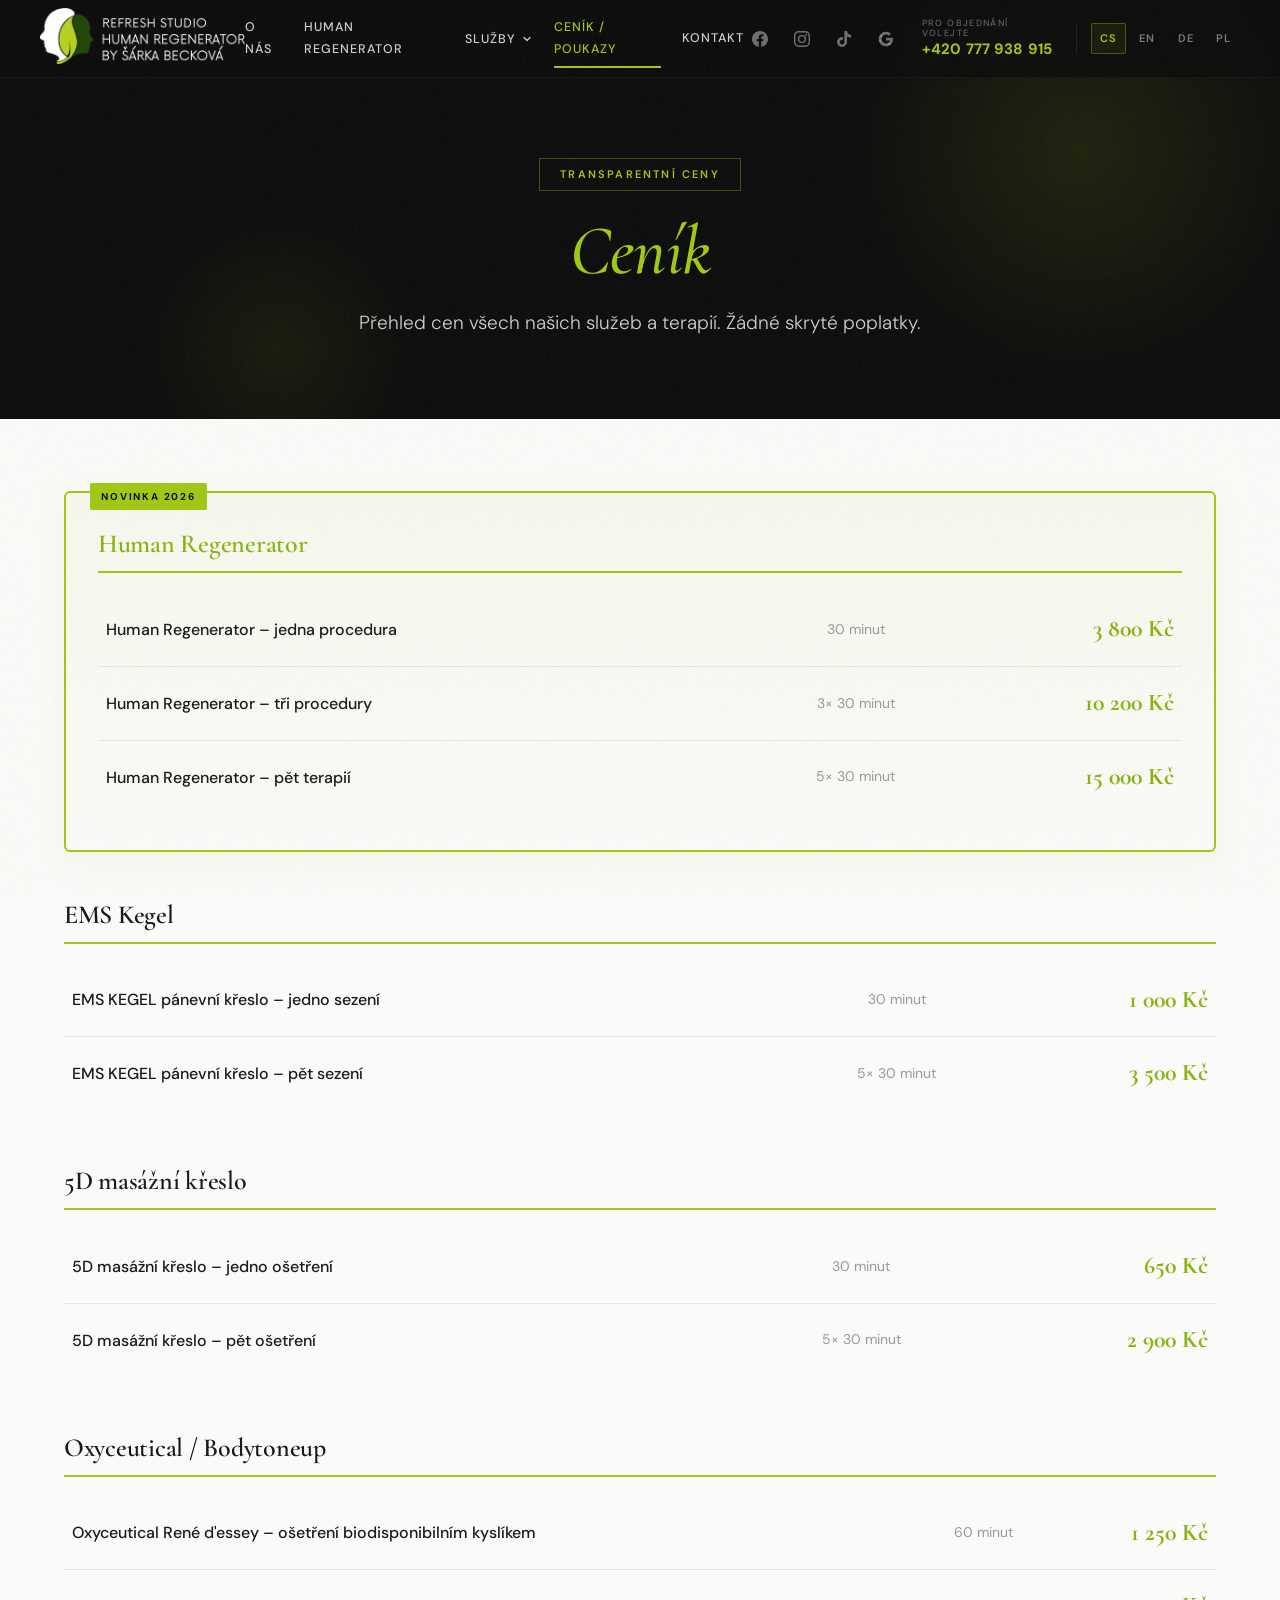
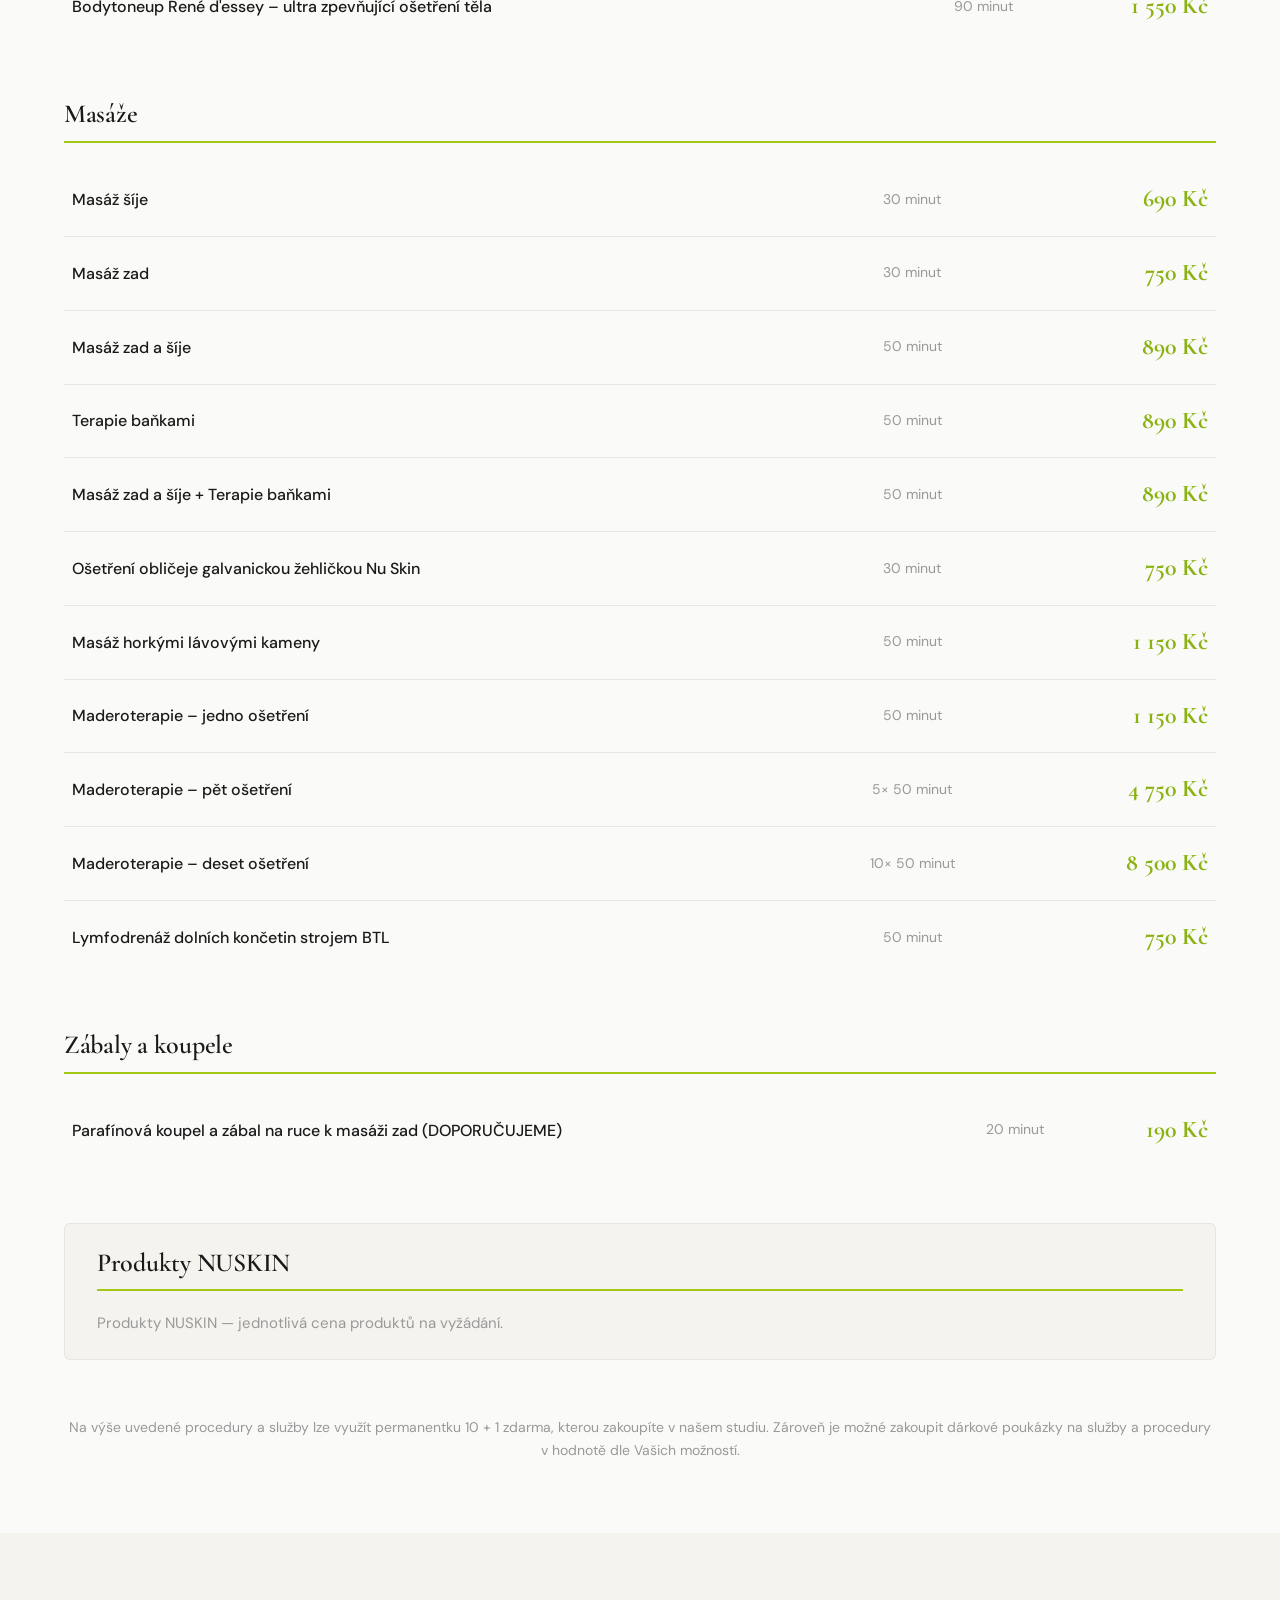
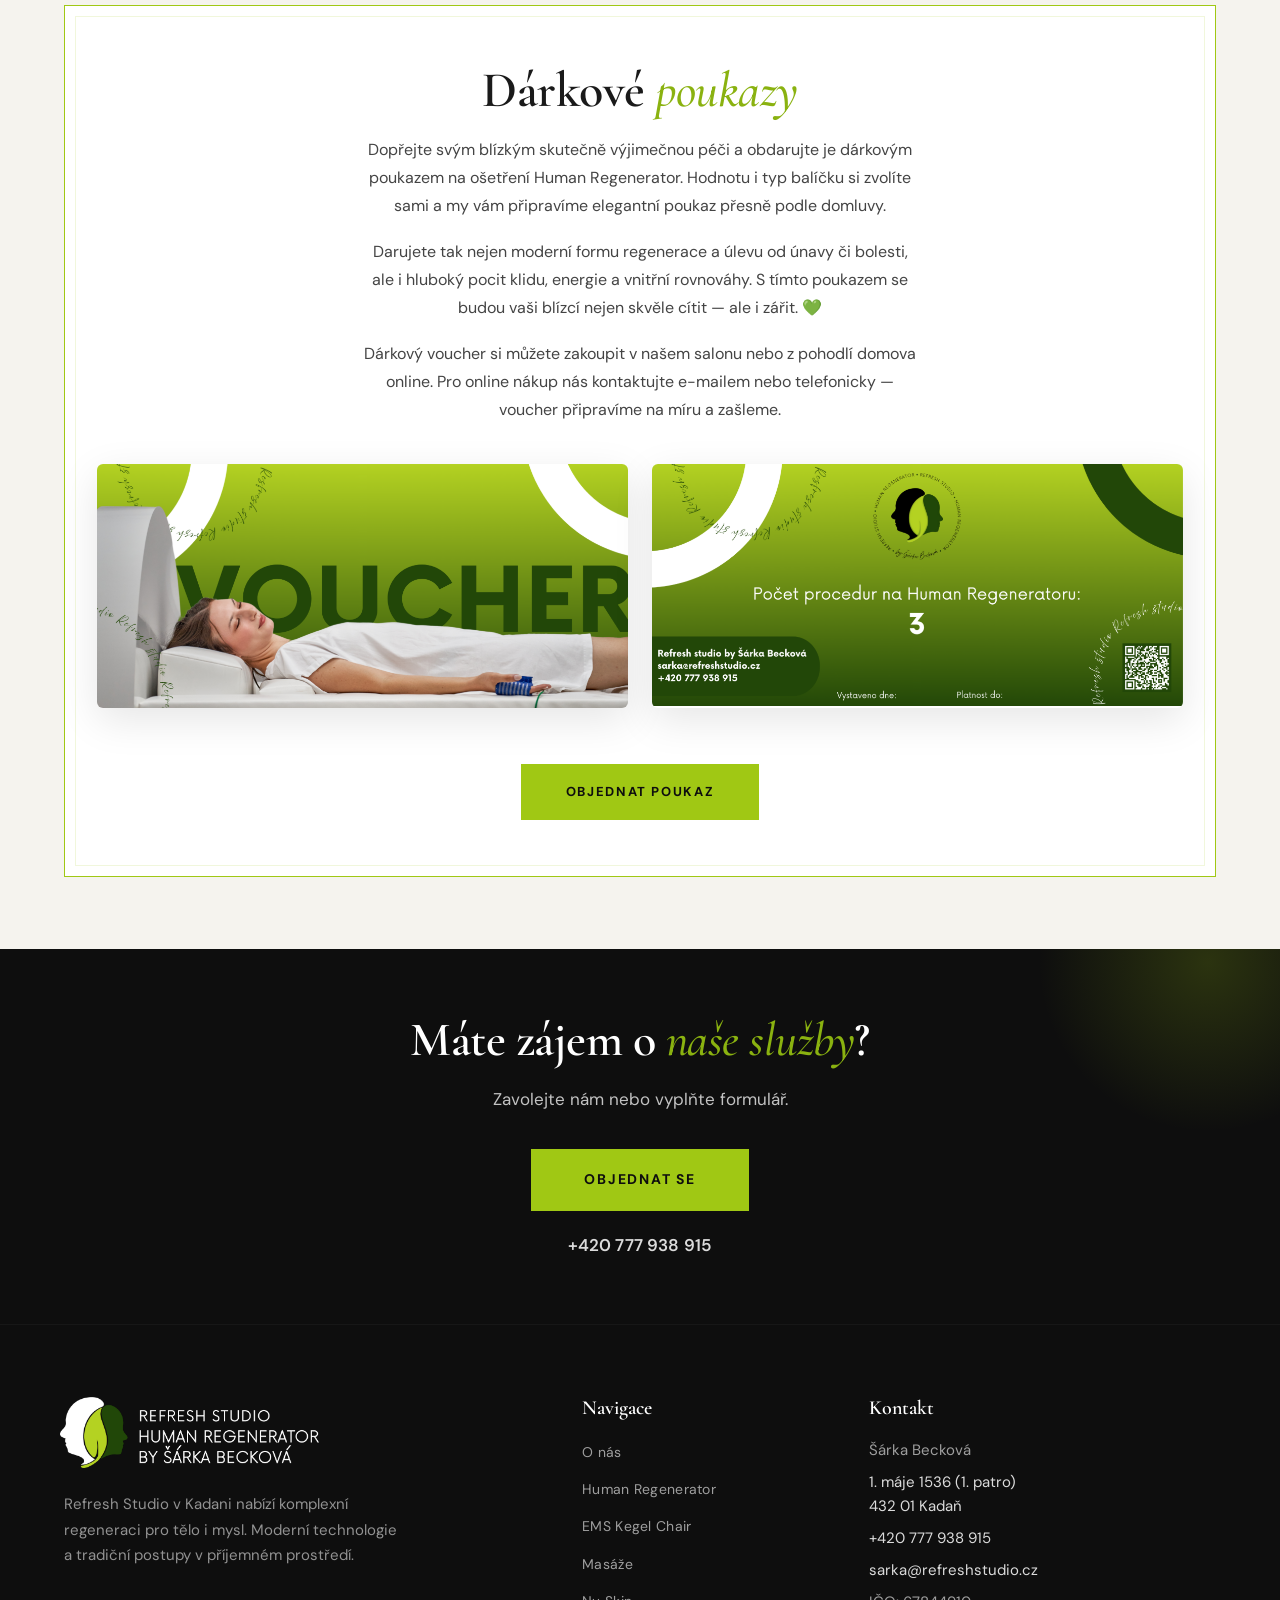
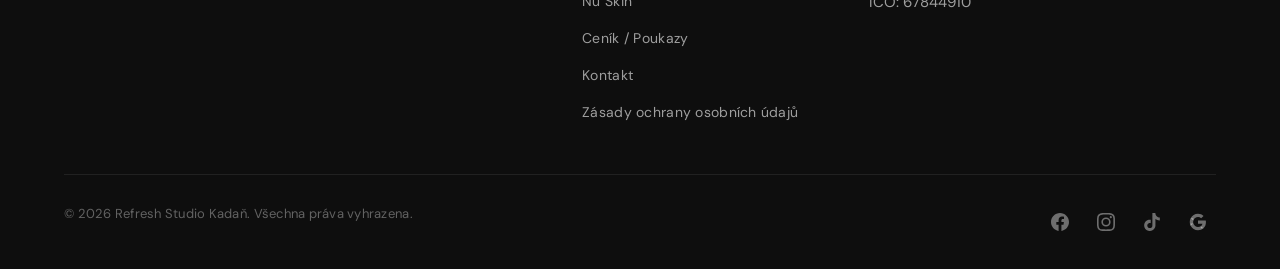
==== commit 8a576c6b: "Audit celého webu: oprava mobilního overflow, i18n, clean URLs/www, a11y, GDPR Návazný audit po opra" ====
--- a/cenik.html
+++ b/cenik.html
@@ -3,15 +3,104 @@
 <head>
   <meta charset="UTF-8">
   <meta name="viewport" content="width=device-width, initial-scale=1.0">
+
+  <!-- Reveal safeguard (must stay high in <head>): sets html.js — which enables
+       the scroll-fade start-state — and reveals content as it enters the viewport,
+       independently of the main IntersectionObserver. Guarantees the page is never
+       left blank below the hero if the reveal script is blocked, errors out, or the
+       observer misbehaves (e.g. old iOS Safari on a very tall section). -->
+  <script>
+  (function (d, w) {
+    d.documentElement.className += " js";
+    function show(el) { el.classList.add("is-visible"); el.classList.add("visible"); }
+    function sweep() {
+      var n = d.querySelectorAll(".reveal:not(.is-visible), .fade-in:not(.is-visible)");
+      var h = w.innerHeight || d.documentElement.clientHeight;
+      for (var i = 0; i < n.length; i++) {
+        if (n[i].getBoundingClientRect().top < h * 0.95) show(n[i]);
+      }
+    }
+    function start() {
+      sweep();
+      w.addEventListener("scroll", sweep, { passive: true });
+      w.addEventListener("resize", sweep, { passive: true });
+    }
+    if (d.readyState === "loading") d.addEventListener("DOMContentLoaded", start);
+    else start();
+  })(document, window);
+  </script>
+
   <title>Ceník a dárkové poukazy — Refresh Studio Kadaň</title>
   <meta name="description" content="Přehled cen všech služeb a terapií Refresh Studia v Kadani — Human Regenerator, EMS Kegel Chair, masáže, ošetření a dárkové poukazy.">
+
+  <!-- ====== SEO META ====== -->
+  <meta name="robots" content="index, follow, max-image-preview:large, max-snippet:-1, max-video-preview:-1">
+  <meta name="author" content="Refresh Studio Kadaň">
+  <meta name="theme-color" content="#A0C814">
+  <link rel="manifest" href="/site.webmanifest">
+
+  <meta name="geo.region" content="CZ-42">
+  <meta name="geo.placename" content="Kadaň">
+  <meta name="geo.position" content="50.378;13.272">
+  <meta name="ICBM" content="50.378, 13.272">
+
+  <link rel="icon" type="image/png" sizes="32x32" href="/images/favicon/favicon-32.png">
+  <link rel="icon" type="image/png" sizes="16x16" href="/images/favicon/favicon-16.png">
+  <link rel="apple-touch-icon" sizes="180x180" href="/images/favicon/favicon-180.png">
+
+  <link rel="canonical" href="https://www.refreshstudio.cz/cenik">
+  <meta property="og:type" content="website">
+  <meta property="og:url" content="https://www.refreshstudio.cz/cenik">
+  <meta property="og:title" content="Ceník a dárkové poukazy — Refresh Studio Kadaň">
+  <meta property="og:description" content="Přehled cen všech služeb a terapií Refresh Studia v Kadani — Human Regenerator, EMS Kegel Chair, masáže, ošetření a dárkové poukazy.">
+  <meta property="og:image" content="https://www.refreshstudio.cz/images/og/og-default.jpg">
+  <meta property="og:image:width" content="1200">
+  <meta property="og:image:height" content="630">
+  <meta property="og:image:alt" content="Refresh Studio Kadaň — komplexní péče a regenerace pro vaše tělo i mysl">
+  <meta property="og:locale" content="cs_CZ">
+  <meta property="og:site_name" content="Refresh Studio Kadaň">
+  <meta name="twitter:card" content="summary_large_image">
+  <meta name="twitter:title" content="Ceník a dárkové poukazy — Refresh Studio Kadaň">
+  <meta name="twitter:description" content="Ceny služeb a terapií Refresh Studia Kadaň + dárkové poukazy.">
+  <meta name="twitter:image" content="https://www.refreshstudio.cz/images/og/og-default.jpg">
+
+  <!-- ====== JSON-LD: LocalBusiness ====== -->
+  <script type="application/ld+json">
+  {
+    "@context": "https://schema.org",
+    "@type": ["HealthAndBeautyBusiness", "MassageTherapist"],
+    "@id": "https://www.refreshstudio.cz/#localbusiness",
+    "name": "Refresh Studio Kadaň",
+    "url": "https://www.refreshstudio.cz/",
+    "logo": "https://www.refreshstudio.cz/images/favicon/favicon-512.png",
+    "image": "https://www.refreshstudio.cz/images/og/og-default.jpg",
+    "telephone": "+420777938915",
+    "email": "sarka@refreshstudio.cz",
+    "priceRange": "$$",
+    "address": { "@type": "PostalAddress", "streetAddress": "1. máje 1536", "addressLocality": "Kadaň", "postalCode": "432 01", "addressCountry": "CZ", "addressRegion": "Ústecký kraj" },
+    "geo": { "@type": "GeoCoordinates", "latitude": 50.378, "longitude": 13.272 },
+    "sameAs": ["https://www.facebook.com/share/1FpWVaxR13/", "https://www.instagram.com/humanregenerator.kadan", "https://www.tiktok.com/@human.regenerator"]
+  }
+  </script>
+
+  <!-- ====== JSON-LD: BreadcrumbList ====== -->
+  <script type="application/ld+json">
+  {
+    "@context": "https://schema.org",
+    "@type": "BreadcrumbList",
+    "itemListElement": [
+      { "@type": "ListItem", "position": 1, "name": "Domů", "item": "https://www.refreshstudio.cz/" },
+      { "@type": "ListItem", "position": 2, "name": "Ceník a dárkové poukazy", "item": "https://www.refreshstudio.cz/cenik" }
+    ]
+  }
+  </script>
 
   <link rel="preconnect" href="https://fonts.googleapis.com">
   <link rel="preconnect" href="https://fonts.gstatic.com" crossorigin>
   <link href="https://fonts.googleapis.com/css2?family=Cormorant+Garamond:ital,wght@0,400;0,500;0,600;0,700;1,400;1,500&family=DM+Sans:ital,wght@0,300;0,400;0,500;0,600;0,700;1,300;1,400&display=swap" rel="stylesheet">
 
-  <link rel="stylesheet" href="css/style.css?v=20260502-7">
-  <link rel="stylesheet" href="css/pages.css?v=20260502-7">
+  <link rel="stylesheet" href="css/style.css?v=20260714-2">
+  <link rel="stylesheet" href="css/pages.css?v=20260714-2">
 </head>
 <body>
 
@@ -19,33 +108,33 @@
 
   <header class="site-header" id="navbar">
     <div class="header-inner">
-      <a href="index.html" class="site-logo site-logo--nav">
+      <a href="/" class="site-logo site-logo--nav">
         <img src="images/logo/refresh-studio-nav.png" alt="Refresh Studio Kadaň — Human Regenerator by Šárka Becková">
       </a>
       <nav class="main-nav" id="mainNav" aria-label="Hlavní navigace">
         <ul class="main-nav__list">
-          <li><a href="index.html"             class="main-nav__link" data-i18n="nav.about">O nás</a></li>
-          <li><a href="human-regenerator.html" class="main-nav__link" data-i18n="nav.hr">Human Regenerator</a></li>
+          <li><a href="/"             class="main-nav__link" data-i18n="nav.about">O nás</a></li>
+          <li><a href="/human-regenerator" class="main-nav__link" data-i18n="nav.hr">Human Regenerator</a></li>
           <li class="main-nav__item--dropdown">
             <button type="button" class="main-nav__link main-nav__dropdown-toggle" aria-expanded="false" aria-haspopup="true" data-i18n="nav.services">
               Služby
               <svg class="main-nav__chevron" viewBox="0 0 24 24" width="12" height="12" fill="none" stroke="currentColor" stroke-width="2.5" stroke-linecap="round" stroke-linejoin="round" aria-hidden="true"><path d="M6 9l6 6 6-6"/></svg>
             </button>
-            <ul class="main-nav__dropdown" role="menu">
-              <li role="none"><a href="ems-kegel-chair.html" class="main-nav__dropdown-link" role="menuitem" data-i18n="nav.kegel">EMS Kegel Chair</a></li>
-              <li role="none"><a href="masaze.html" class="main-nav__dropdown-link" role="menuitem" data-i18n="nav.masaze">Masáže</a></li>
-              <li role="none"><a href="nuskin.html" class="main-nav__dropdown-link" role="menuitem" data-i18n="nav.nuskin">Nu Skin</a></li>
+            <ul class="main-nav__dropdown">
+              <li><a href="/ems-kegel-chair" class="main-nav__dropdown-link" data-i18n="nav.kegel">EMS Kegel Chair</a></li>
+              <li><a href="/masaze" class="main-nav__dropdown-link" data-i18n="nav.masaze">Masáže</a></li>
+              <li><a href="/nuskin" class="main-nav__dropdown-link" data-i18n="nav.nuskin">Nu Skin</a></li>
             </ul>
           </li>
-          <li><a href="cenik.html"             class="main-nav__link main-nav__link--active" data-i18n="nav.cenik">Ceník / Poukazy</a></li>
-          <li><a href="kontakt.html"           class="main-nav__link" data-i18n="nav.kontakt">Kontakt</a></li>
+          <li><a href="/cenik"             class="main-nav__link main-nav__link--active" data-i18n="nav.cenik">Ceník / Poukazy</a></li>
+          <li><a href="/kontakt"           class="main-nav__link" data-i18n="nav.kontakt">Kontakt</a></li>
         </ul>
         <div class="mobile-nav-cta">
           <a href="tel:+420777938915" class="mobile-nav-cta__phone">
             <svg viewBox="0 0 24 24" width="20" height="20" fill="currentColor" aria-hidden="true"><path d="M20 15.5c-1.25 0-2.45-.2-3.57-.57a1 1 0 00-1.02.24l-2.2 2.2a15.07 15.07 0 01-6.6-6.59l2.2-2.21a1 1 0 00.24-1.01A11.36 11.36 0 018.5 4a1 1 0 00-1-1H4a1 1 0 00-1 1 17 17 0 0017 17 1 1 0 001-1v-3.5a1 1 0 00-1-1z"/></svg>
             +420&nbsp;777&nbsp;938&nbsp;915
           </a>
-          <a href="kontakt.html" class="btn btn--primary mobile-nav-cta__btn" data-i18n="nav.book_btn">Objednat se</a>
+          <a href="/kontakt" class="btn btn--primary mobile-nav-cta__btn" data-i18n="nav.book_btn">Objednat se</a>
           <div class="lang-switch lang-switch--mobile" aria-label="Language">
             <a href="#" data-lang="cs" class="lang-active">CS</a>
             <a href="#" data-lang="en">EN</a>
@@ -96,7 +185,7 @@
 
         <!-- Human Regenerator — Novinka 2026, vizuálně zvýrazněná -->
         <div class="price-section price-section--featured">
-          <h3 class="price-section__title" data-i18n="cen.s.hr">Human Regenerator</h3>
+          <h2 class="price-section__title" data-i18n="cen.s.hr">Human Regenerator</h2>
           <table class="price-table">
             <tbody>
               <tr>
@@ -120,7 +209,7 @@
 
         <!-- EMS Kegel -->
         <div class="price-section">
-          <h3 class="price-section__title" data-i18n="cen.s.ems">EMS Kegel</h3>
+          <h2 class="price-section__title" data-i18n="cen.s.ems">EMS Kegel</h2>
           <table class="price-table">
             <tbody>
               <tr>
@@ -139,7 +228,7 @@
 
         <!-- 5D masážní křeslo -->
         <div class="price-section">
-          <h3 class="price-section__title" data-i18n="cen.s.5d">5D masážní křeslo</h3>
+          <h2 class="price-section__title" data-i18n="cen.s.5d">5D masážní křeslo</h2>
           <table class="price-table">
             <tbody>
               <tr>
@@ -158,7 +247,7 @@
 
         <!-- Oxyceutical / Bodytoneup -->
         <div class="price-section">
-          <h3 class="price-section__title" data-i18n="cen.s.oxy">Oxyceutical / Bodytoneup</h3>
+          <h2 class="price-section__title" data-i18n="cen.s.oxy">Oxyceutical / Bodytoneup</h2>
           <table class="price-table">
             <tbody>
               <tr>
@@ -177,7 +266,7 @@
 
         <!-- Masáže -->
         <div class="price-section">
-          <h3 class="price-section__title" data-i18n="cen.s.mas">Masáže</h3>
+          <h2 class="price-section__title" data-i18n="cen.s.mas">Masáže</h2>
           <table class="price-table">
             <tbody>
               <tr>
@@ -241,7 +330,7 @@
 
         <!-- Zábaly a koupele -->
         <div class="price-section">
-          <h3 class="price-section__title" data-i18n="cen.s.zab">Zábaly a koupele</h3>
+          <h2 class="price-section__title" data-i18n="cen.s.zab">Zábaly a koupele</h2>
           <table class="price-table">
             <tbody>
               <tr>
@@ -255,7 +344,7 @@
 
         <!-- Produkty NUSKIN — bez tabulky -->
         <div class="price-section price-section--note">
-          <h3 class="price-section__title" data-i18n="cen.s.nuskin">Produkty NUSKIN</h3>
+          <h2 class="price-section__title" data-i18n="cen.s.nuskin">Produkty NUSKIN</h2>
           <p class="price-section__text" data-i18n="cen.r.nuskin.txt">Produkty NUSKIN — jednotlivá cena produktů na vyžádání.</p>
         </div>
 
@@ -268,7 +357,7 @@
     <section class="section section--beige reveal">
       <div class="container">
         <div class="voucher-banner">
-          <h3 data-i18n="vouch.h3" data-i18n-html="1">Dárkové <em>poukazy</em></h3>
+          <h2 data-i18n="vouch.h3" data-i18n-html="1">Dárkové <em>poukazy</em></h2>
           <p data-i18n="vouch.p1">Dopřejte svým blízkým skutečně výjimečnou péči a&nbsp;obdarujte je dárkovým poukazem na ošetření Human Regenerator. Hodnotu i&nbsp;typ balíčku si zvolíte sami a&nbsp;my vám připravíme elegantní poukaz přesně podle domluvy.</p>
           <p data-i18n="vouch.p2" data-i18n-html="1">Darujete tak nejen moderní formu regenerace a&nbsp;úlevu od únavy či bolesti, ale i&nbsp;hluboký pocit klidu, energie a&nbsp;vnitřní rovnováhy. S&nbsp;tímto poukazem se budou vaši blízcí nejen skvěle cítit — ale i&nbsp;zářit. 💚</p>
           <p data-i18n="vouch.p3">Dárkový voucher si můžete zakoupit v&nbsp;našem salonu nebo z&nbsp;pohodlí domova online. Pro online nákup nás kontaktujte e-mailem nebo telefonicky — voucher připravíme na míru a&nbsp;zašleme.</p>
@@ -282,7 +371,7 @@
             </figure>
           </div>
 
-          <a href="kontakt.html" class="btn btn--primary" data-i18n="vouch.btn">Objednat poukaz</a>
+          <a href="/kontakt" class="btn btn--primary" data-i18n="vouch.btn">Objednat poukaz</a>
         </div>
       </div>
     </section>
@@ -291,7 +380,7 @@
       <div class="container">
         <h2 data-i18n="cen.cta.h2" data-i18n-html="1">Máte zájem o&nbsp;<em>naše služby</em>?</h2>
         <p class="cta-band__text" data-i18n="cen.cta.p">Zavolejte nám nebo vyplňte formulář.</p>
-        <a href="kontakt.html" class="btn btn--primary btn--large" data-i18n="hr.cta.btn">Objednat se</a>
+        <a href="/kontakt" class="btn btn--primary btn--large" data-i18n="hr.cta.btn">Objednat se</a>
         <a href="tel:+420777938915" class="cta-band__phone">+420&nbsp;777&nbsp;938&nbsp;915</a>
       </div>
     </section>
@@ -302,7 +391,7 @@
     <div class="container">
       <div class="footer-grid">
         <div class="footer-about">
-          <a href="index.html" class="site-logo site-logo--footer">
+          <a href="/" class="site-logo site-logo--footer">
             <img src="images/logo/refresh-studio-footer.png" alt="Refresh Studio Kadaň — Human Regenerator by Šárka Becková">
           </a>
           <p data-i18n="footer.about">Refresh Studio v&nbsp;Kadani nabízí komplexní regeneraci pro tělo i&nbsp;mysl. Moderní technologie a&nbsp;tradiční postupy v&nbsp;příjemném prostředí.</p>
@@ -310,12 +399,14 @@
         <div class="footer-links">
           <h3 class="footer-heading" data-i18n="footer.heading_nav">Navigace</h3>
           <ul class="footer-links__list">
-            <li><a href="index.html"             class="footer-links__link" data-i18n="nav.about">O nás</a></li>
-            <li><a href="human-regenerator.html" class="footer-links__link" data-i18n="nav.hr">Human Regenerator</a></li>
-            <li><a href="ems-kegel-chair.html"   class="footer-links__link" data-i18n="nav.kegel">EMS Kegel Chair</a></li>
-            <li><a href="masaze.html"            class="footer-links__link" data-i18n="nav.masaze">Masáže</a></li>
-            <li><a href="cenik.html"             class="footer-links__link" data-i18n="nav.cenik">Ceník / Poukazy</a></li>
-            <li><a href="kontakt.html"           class="footer-links__link" data-i18n="nav.kontakt">Kontakt</a></li>
+            <li><a href="/"             class="footer-links__link" data-i18n="nav.about">O nás</a></li>
+            <li><a href="/human-regenerator" class="footer-links__link" data-i18n="nav.hr">Human Regenerator</a></li>
+            <li><a href="/ems-kegel-chair"   class="footer-links__link" data-i18n="nav.kegel">EMS Kegel Chair</a></li>
+            <li><a href="/masaze"            class="footer-links__link" data-i18n="nav.masaze">Masáže</a></li>
+            <li><a href="/nuskin" class="footer-links__link" data-i18n="nav.nuskin">Nu Skin</a></li>
+            <li><a href="/cenik"             class="footer-links__link" data-i18n="nav.cenik">Ceník / Poukazy</a></li>
+            <li><a href="/kontakt"           class="footer-links__link" data-i18n="nav.kontakt">Kontakt</a></li>
+            <li><a href="/zasady-ochrany-osobnich-udaju" class="footer-links__link" data-i18n="footer.privacy">Zásady ochrany osobních údajů</a></li>
           </ul>
         </div>
         <div class="footer-contact">
@@ -340,7 +431,7 @@
   </footer>
 
   <div class="floating-cta" id="floatingCta">
-    <a href="kontakt.html" class="floating-cta-btn">
+    <a href="/kontakt" class="floating-cta-btn">
       <svg viewBox="0 0 24 24" fill="none" stroke="currentColor" stroke-width="2" stroke-linecap="round" stroke-linejoin="round" aria-hidden="true"><path d="M22 16.92v3a2 2 0 01-2.18 2 19.79 19.79 0 01-8.63-3.07 19.5 19.5 0 01-6-6A19.79 19.79 0 012.12 4.11 2 2 0 014.11 2h3a2 2 0 012 1.72c.127.96.361 1.903.7 2.81a2 2 0 01-.45 2.11L8.09 9.91a16 16 0 006 6l1.27-1.27a2 2 0 012.11-.45c.907.339 1.85.573 2.81.7A2 2 0 0122 16.92z"/></svg>
       <span data-i18n="cta_pill.objednat">Objednat se</span>
     </a>
@@ -349,8 +440,8 @@
     </a>
   </div>
 
-  <script src="js/main.js"></script>
-  <script src="js/i18n.js"></script>
+  <script src="js/main.js?v=20260714-2"></script>
+  <script src="js/i18n.js?v=20260714-2"></script>
 
 </body>
 </html>
--- a/css/style.css
+++ b/css/style.css
@@ -286,6 +286,7 @@
 /* --- BUTTONS --- */
 .btn {
   display: inline-block;
+  max-width: 100%;
   font-family: var(--font-body);
   font-size: 0.8125rem;
   font-weight: 700;
@@ -1117,17 +1118,24 @@
   color: var(--lime);
 }
 
-/* --- SCROLL REVEAL (works for both .fade-in and .reveal) --- */
-.fade-in,
-.reveal {
+/* --- SCROLL REVEAL (works for both .fade-in and .reveal) ---
+   PROGRESSIVE ENHANCEMENT: the invisible start-state is scoped to html.js,
+   which is set synchronously by a small inline <head> script. Without JS —
+   or if the reveal script fails to load/run — content stays fully visible
+   instead of leaving the page blank below the hero. A viewport-aware JS
+   failsafe (same inline script) also reveals elements as they scroll into
+   view, independent of IntersectionObserver, so a broken/quirky observer
+   (e.g. old iOS Safari on a tall section) can never leave content hidden. */
+.js .fade-in,
+.js .reveal {
   opacity: 0;
   transform: translateY(32px);
   transition: opacity 0.8s ease, transform 0.8s ease;
 }
 
-.fade-in.is-visible,
-.reveal.is-visible,
-.reveal.visible {
+.js .fade-in.is-visible,
+.js .reveal.is-visible,
+.js .reveal.visible {
   opacity: 1;
   transform: translateY(0);
 }
@@ -1144,10 +1152,10 @@
   transition-delay: 0.3s;
 }
 
-/* Respect reduced motion */
+/* Respect reduced motion — keep .js specificity so it overrides .js .reveal */
 @media (prefers-reduced-motion: reduce) {
-  .fade-in,
-  .reveal {
+  .js .fade-in,
+  .js .reveal {
     opacity: 1;
     transform: none;
     transition: none;
--- a/css/pages.css
+++ b/css/pages.css
@@ -770,6 +770,42 @@
   resize: vertical;
 }
 
+.form-privacy {
+  margin-top: 1rem;
+  font-size: 0.8125rem;
+  line-height: 1.5;
+  color: rgba(255, 255, 255, 0.55);
+}
+
+.form-privacy a {
+  color: var(--lime);
+  text-decoration: underline;
+}
+
+/* --- Legal / privacy page --- */
+.legal-content {
+  max-width: 760px;
+  margin: 0 auto;
+}
+
+.legal-content h2 {
+  font-family: var(--font-display);
+  font-weight: 600;
+  font-size: 1.5rem;
+  margin: 2.25rem 0 0.75rem;
+}
+
+.legal-content p {
+  color: var(--text-body);
+  line-height: 1.75;
+  margin-bottom: 1rem;
+}
+
+.legal-content a {
+  color: var(--lime-dark);
+  text-decoration: underline;
+}
+
 .contact-form select {
   appearance: none;
   background-image: linear-gradient(45deg, transparent 50%, var(--lime) 50%),
@@ -1194,7 +1230,11 @@
   margin-bottom: 1rem;
 }
 
-/* === Nu Skin: video grid (3 self-hosted MP4 vedle sebe) === */
+/* === Nu Skin: video grid (4 click-to-modal tiles, uniform 16:9) ===
+   Tiles jsou stejně velké aspect-ratio 16/9 → konzistentní kompozice
+   bez ohledu na intrinsic AR jednotlivých videí. Žádný preload — videa
+   se stáhnou až po kliknutí v modálu (mobile data + Safari autoplay
+   restrictions). */
 .nuskin-video-grid {
   display: grid;
   grid-template-columns: 1fr;
@@ -1205,7 +1245,7 @@
 @media (min-width: 768px) {
   .nuskin-video-grid {
     grid-template-columns: repeat(2, 1fr);
-    gap: 1.5rem;
+    gap: 1.75rem;
     max-width: 980px;
   }
 }
@@ -1214,13 +1254,62 @@
   display: flex;
   flex-direction: column;
 }
-.nuskin-video-grid__item video {
+.nuskin-video-trigger {
+  position: relative;
   display: block;
   width: 100%;
-  height: auto;
-  background-color: var(--black);
-  border-radius: 4px;
+  aspect-ratio: 16 / 9;
+  background-color: var(--charcoal);
+  background-size: cover;
+  background-position: center;
+  border: 1px solid rgba(255, 255, 255, 0.06);
+  border-radius: 6px;
+  cursor: pointer;
+  overflow: hidden;
+  padding: 0;
   box-shadow: 0 12px 36px rgba(0, 0, 0, 0.12);
+  transition: transform 0.3s ease, box-shadow 0.3s ease;
+  font: inherit;
+  color: inherit;
+}
+.nuskin-video-trigger::after {
+  content: '';
+  position: absolute;
+  inset: 0;
+  background: linear-gradient(180deg, rgba(0,0,0,0.15) 0%, rgba(0,0,0,0.45) 100%);
+  pointer-events: none;
+}
+.nuskin-video-trigger:hover,
+.nuskin-video-trigger:focus-visible {
+  transform: translateY(-3px);
+  box-shadow: 0 20px 48px rgba(0, 0, 0, 0.2);
+  outline: none;
+}
+.nuskin-video-trigger__play {
+  position: absolute;
+  top: 50%;
+  left: 50%;
+  transform: translate(-50%, -50%);
+  width: 72px;
+  height: 72px;
+  border-radius: 50%;
+  background-color: var(--lime);
+  display: flex;
+  align-items: center;
+  justify-content: center;
+  box-shadow: 0 8px 24px rgba(0, 0, 0, 0.45);
+  transition: transform 0.3s ease, background-color 0.3s ease;
+  z-index: 2;
+}
+.nuskin-video-trigger:hover .nuskin-video-trigger__play,
+.nuskin-video-trigger:focus-visible .nuskin-video-trigger__play {
+  transform: translate(-50%, -50%) scale(1.08);
+}
+.nuskin-video-trigger__play svg {
+  width: 26px;
+  height: 26px;
+  fill: var(--charcoal);
+  margin-left: 4px;
 }
 .nuskin-video-grid__item figcaption {
   font-family: var(--font-body);
@@ -1229,6 +1318,57 @@
   text-align: center;
   margin-top: 0.75rem;
   letter-spacing: 0.02em;
+}
+
+/* === Video modal (sdílený, na nuskin.html i jinde použitelný) === */
+.video-modal {
+  position: fixed;
+  inset: 0;
+  z-index: 9999;
+  background: rgba(0, 0, 0, 0.92);
+  display: none;
+  align-items: center;
+  justify-content: center;
+  padding: 2rem 1rem;
+}
+.video-modal.is-active {
+  display: flex;
+}
+.video-modal__inner {
+  position: relative;
+  width: 100%;
+  max-width: 1100px;
+}
+.video-modal__inner video {
+  display: block;
+  width: 100%;
+  max-height: 80vh;
+  background: #000;
+  border-radius: 4px;
+}
+.video-modal__close {
+  position: absolute;
+  top: -2.75rem;
+  right: 0;
+  background: transparent;
+  border: 1px solid rgba(255, 255, 255, 0.4);
+  color: #fff;
+  width: 40px;
+  height: 40px;
+  border-radius: 50%;
+  cursor: pointer;
+  display: flex;
+  align-items: center;
+  justify-content: center;
+  font-size: 1.25rem;
+  line-height: 1;
+  transition: background-color 0.2s ease, border-color 0.2s ease;
+}
+.video-modal__close:hover,
+.video-modal__close:focus-visible {
+  background-color: rgba(255, 255, 255, 0.1);
+  border-color: rgba(255, 255, 255, 0.7);
+  outline: none;
 }
 
 /* === Benefits list — center variant pro homepage / sekce s textem dosaď === */
@@ -1335,9 +1475,10 @@
     font-size: 1.625rem;
   }
 
-  /* Page hero — menší typografie na mobilu */
+  /* Page hero — menší typografie na mobilu, ale top padding musí počítat
+     s fixed navbar (78 px) + safe gap, jinak page-hero__tag mizí pod navbarem. */
   .page-hero {
-    padding: 4rem 0 3rem;
+    padding: calc(var(--nav-height) + 2rem) 0 3rem;
   }
   .page-hero h1 {
     font-size: 2.25rem;
